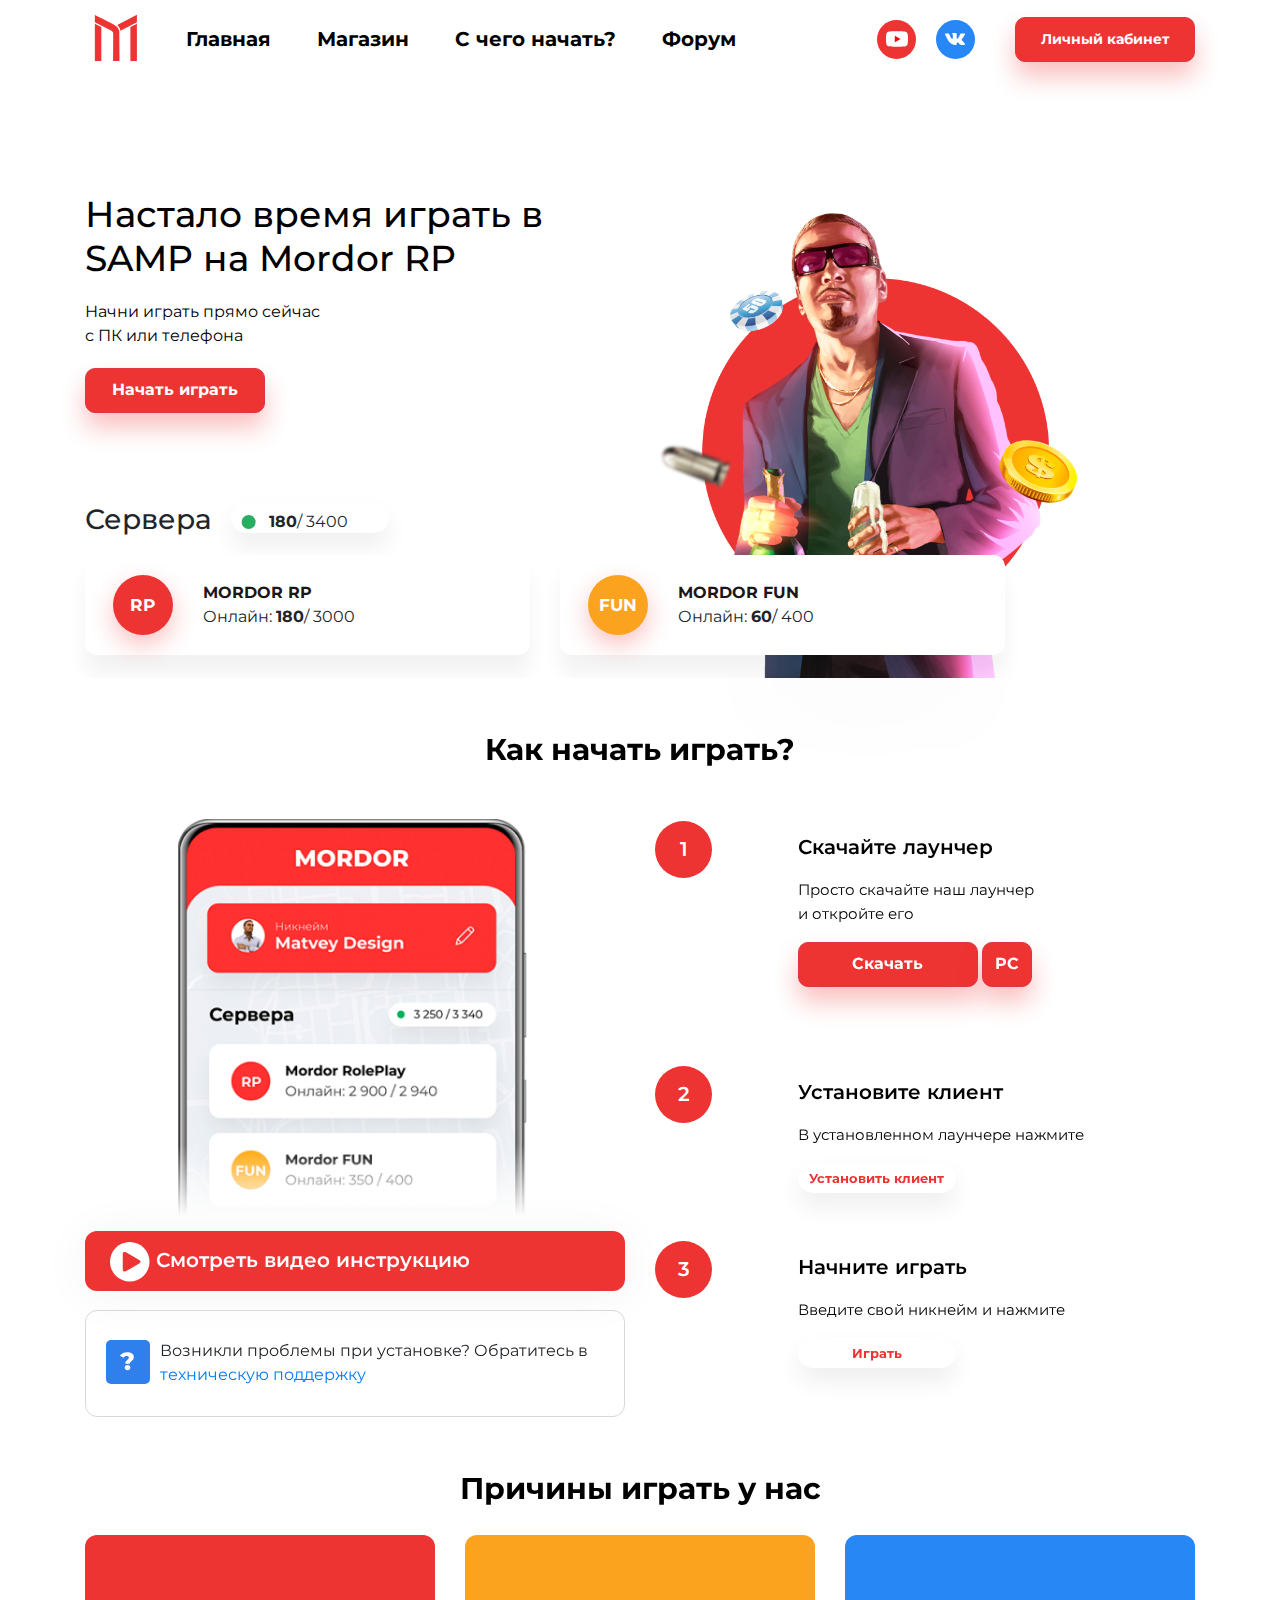
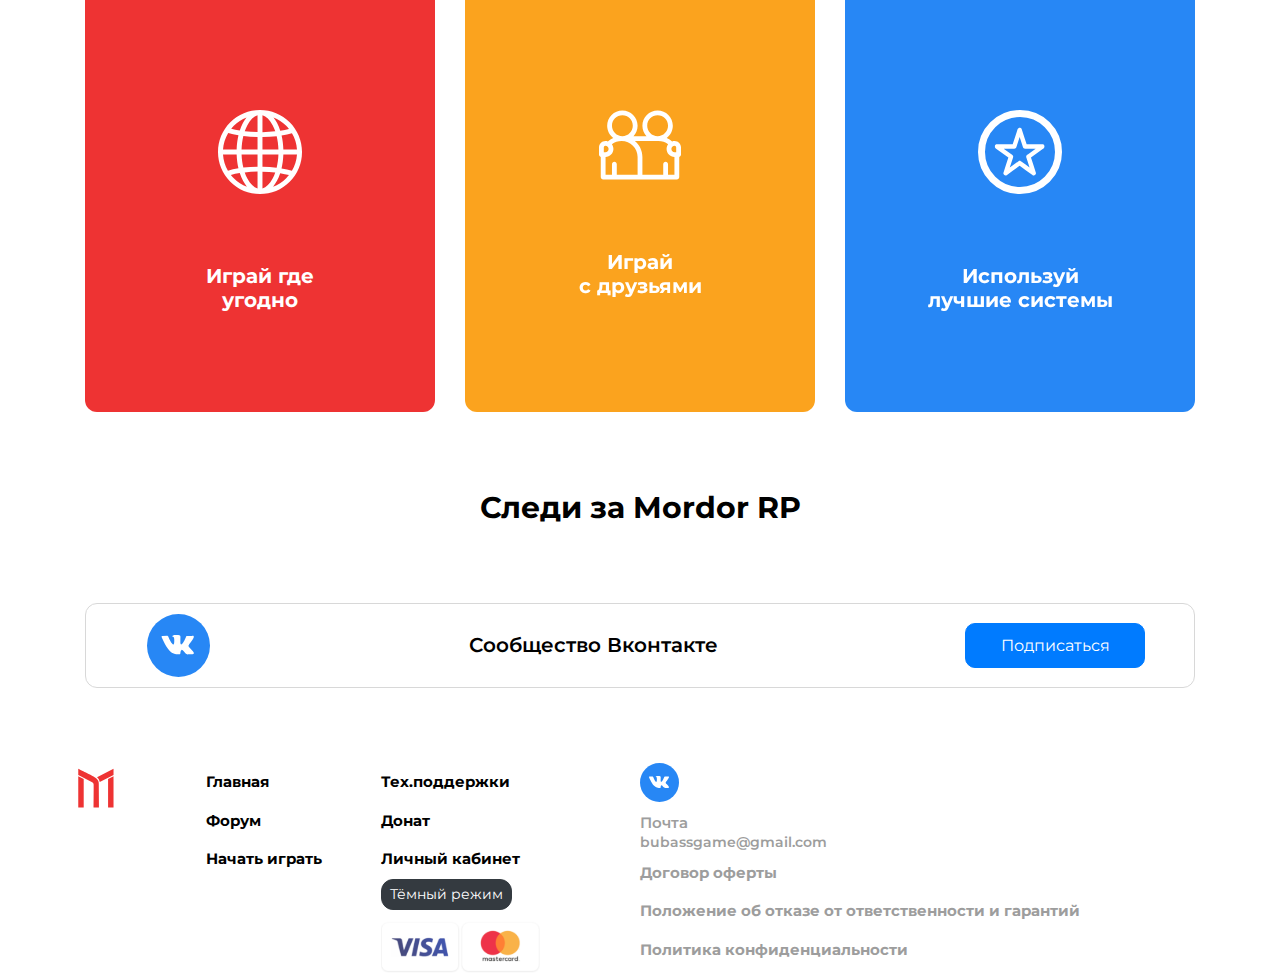
==== index.html @ 5ae4fc01 "1111" ====
<!doctype html>
<html lang="ru" class="h-100">
<head>
    <title>Mordor RP - GTA SAMP на телефоне Android</title>
    <!-- Required meta tags -->
    <meta charset="utf-8">
    <meta name="viewport" content="width=device-width, initial-scale=1, shrink-to-fit=no">
    <meta name="keywords" content="samp,mordor,RP,RolePlay,role play,android,gta,самп на андроид,самп на телефон" />
	<!-- Favicon-->
	<link rel="shortcut icon" href="assets/images/favicon.png@r=1" type="image/png" />
    <!-- Bootstrap CSS -->
    <link rel="stylesheet" href="https://use.fontawesome.com/releases/v5.8.2/css/all.css" integrity="sha384-oS3vJWv+0UjzBfQzYUhtDYW+Pj2yciDJxpsK1OYPAYjqT085Qq/1cq5FLXAZQ7Ay" crossorigin="anonymous">
    <link rel="stylesheet" type="text/css" href="http://yui.yahooapis.com/3.3.0/build/cssreset/reset-context-min.css">
    <link rel="stylesheet" href="assets/css/bootstrap.min.css">
    <link rel="stylesheet" href="assets/css/animate.css">
    <link rel="stylesheet"  href="assets/css/style.css" >
        <style>
        .target {
            position: relative;
            cursor: pointer;
            text-decoration: underline !important;
        }
        /*.target::before {
            content: "";
            font-size: 10px;
            display: block;
            text-align: center;
            width: 10px;
            height: 10px;
            position: absolute;
            background-image: url(/assets/images/finger.png);
            background-size: 100%;
            background-position: center;
            /* top: -8px; */
            bottom: -6px;
            transform: rotate(-27deg);
            right: 0;
            opacity: 0.7;
        }
        */
    </style>
    </head>
<body id="body" class="d-flex flex-column h-100  body-bg-dark-home  ">
<header>
    <nav class="navbar navbar-expand-lg navbar-light bg-head">
        <div class="container">
            <a class="navbar-brand" href="index.html">
                <div class="logo">
                    <img src="assets/images/img/logo.svg" width="62">
                </div>
            </a>
            <button class="navbar-toggler d-lg-none" type="button" data-toggle="collapse" data-target="#collapsibleNavId" aria-controls="collapsibleNavId"
                    aria-expanded="false" aria-label="Toggle navigation">
                <span class="navbar-toggler-icon"></span>
            </button>
            <div class="collapse navbar-collapse" id="collapsibleNavId">
                <ul class="navbar-nav mr-auto mt-2 mt-lg-0">
                    <li class="nav-item">
                        <a class="nav-link" id=" highlight-menu " href="index.html">Главная</a>
                    </li>
                    <li class="nav-item">
                        <a class="nav-link " href="donate.html">Магазин</a>
                    </li>
                    <li class="nav-item">
                        <a class="nav-link nav-scroll"  href="index.html#howtoplay" >С чего начать?</a>
                    </li>
                    <li class="nav-item">
                        <a class="nav-link" href="https://forum.mordor-rp.ru">Форум</a>
                    </li>
                </ul>
                <a href="index.html#" class="social-btn-youtube">
                    <!--<i class="fab fa-youtube"></i>-->
                    <img src="assets/images/img/social-youtube.svg" class="header-top-mobile-nav">
                </a>
                <a href="https://vk.com/mordormobile" class="social-btn-vk">
                    <!--<i class="fab fa-vk"></i>-->
                    <img src="assets/images/img/social-vk.svg" class="header-top-mobile-nav">
                </a>
                                <form action="login.html" class="header-top-mobile-nav">
                    <button type="submit" class="btn btn-danger btn-sub-enter btn-sm btn-all-red">Личный кабинет</button>
                </form>
                <form action="index.html#" class="header-top-mobile-nav">
                                            <button type="button" onclick="setTheme()" class="btn btn-dark btn-sm d-lg-none d-md-block d-sm-block btn-theme" style="border-radius: 12px">Тёмный режим</button>
                                    </form>
                            </div>
        </div>
    </nav>

        <div class="promo">
        <div class="container promo-height">
            <div class="row h-100 align-items-center" style="align-content: center;">
                <div class="col-6 mobile-promo-top">
                    <h1>Настало время играть в SAMP на Mordor RP</h1>

                    <p>
                        Начни играть прямо сейчас<br/>
                        с ПК или телефона
                    </p>
                    <a  href="index.html#howtoplay"  type="submit" class="btn btn-danger btn-a-enter btn-all-red">Начать играть</a>
                </div>
                <div class="col-6">
                    <img src="assets/images/home_perc.png" class="perc-block d-none d-sm-none d-md-none d-lg-block d-xs-block">
                    <img src="assets/images/home_perc_mobile.png" class="perc-mobile-block d-block d-sm-block d-md-block d-lg-none d-xs-none">
                </div>
            </div>
            <div class="monitor row align-items-center servers-header-top">
            <div class="col-lg-10 d-flex">
                <h3 class="servers-title">Сервера</h3>
                <div class="servers-block-stat" style="margin-left: 20px;">
                    <img class="img-servers-stat" src="assets/images/ellipse-servers.svg">
                    <span class="span-servers-stat"><b data-value="919">0</b>/ 3400</span>
                </div>
            </div>
            <div class="col-lg-5">
                <div class="server servers-block-one">
                    <div class="number">
                        <b>RP</b>
                    </div>
                    <div class="info">
                        <p>
                            Mordor RP <b></b>
                        </p>
                        <span class="online online-text">Онлайн: <b data-value="797">0</b>/ 3000</span>
                    </div>
                </div>
            </div>
            <div class="col-lg-5">
                <div class="server servers-block-two">
                    <div class="number_fun">
                        <b>FUN</b>
                    </div>
                    <div class="info">
                        <p>
                            Mordor FUN <b></b>
                        </p>
                        <span class="online online-text">Онлайн: <b data-value="122">0</b>/ 400</span>
                    </div>
                </div>
            </div>
        </div>
        </div>
    </div>
    </header>

<main class=" main-home-bg    ">

    <div class="home">
    <div class="home-blur-div">
    <div class="container">
        <div class="play-instructions" id="howtoplay">
            <div class="row">
                <div class="col-12">
                    <h2 class="title">Как начать играть?</h2>
                </div>
            </div>
            <div class="row">
                <div class="col-lg-6 play-instruction wow fadeInLeft" style="display: grid;">
                    <div class="block d-none d-sm-block"></div>
                    <a id = "video_target2" class="d-none d-sm-block" rel="nofollow" target="_blank" class="" style="
                            color: #fff;
                            text-decoration: none; 
                            background: #EE3333;
                            box-shadow: 0px 4px 50px rgba(0, 0, 0, 0.05);
                            border-radius: 12px;
                            width: 100%;
                            height: 60px;
                            font-family: Montserrat;
                            font-style: normal;
                            font-weight: 600;
                            font-size: 20px;
                            line-height: 133.9%;
                            padding-top: 11px;
                        ">
                            <img class="icon-video" src="assets/images/video-icon.svg"></img> 
                        Смотреть видео инструкцию</a>
                        <div class="support-block d-none d-sm-block">
                            <div class="support-two-block">
                                <img class="" src="assets/images/icon-support.svg"></img> 
                                <p class="support-text-custom" style="margin-top: 18px;margin-left: 10px;">Возникли проблемы при установке? Обратитесь в <a href="https://vk.com/mordor_technical">техническую поддержку</a></p>
                            </div>
                        </div>
                    
                </div>
                <div class="col-lg-6 play-instruction wow fadeInRight">
                    <div class="block block-height block-custom-two" style="height: 100%;">
                        <div class="row">
                            <div class="col-lg-12">
                                <div class="root-start-game">
                                    <div class="row">
                                        <div class="col-3">
                                            <div class="ellipse-start-game">
                                                <p class="p-start-game">1</p>
                                            </div>
                                        </div>
                                        <div class="col-9">
                                            <p class="title-start-game">Скачайте лаунчер</p>
                                        </div>
                                        <div class="col-3"></div>
                                        <div class="col-9">
                                            <p class="body-start-game">Просто скачайте наш лаунчер<br/>и откройте его</p>
                                        </div>
                                        <div class="col-3"></div>
                                        <div class="col-9" style="text-align: left;">
                                            <a href="mordor-launcher.apk" class="btn btn-danger btn-a-enter btn-all-red">Скачать</a>
                                            <a href="pk-mordor-launcher.exe" class="btn btn-danger btn-pc-enter btn-all-red">PC</a>
                                        </div>
                                    </div>
                                </div>
                            </div>
                            <div class="col-lg-12">
                                <div class="root-start-game" style="margin-top: 30px;">
                                    <div class="row">
                                        <div class="col-3">
                                            <div class="ellipse-start-game">
                                                <p class="p-start-game">2</p>
                                            </div>
                                        </div>
                                        <div class="col-9">
                                            <p class="title-start-game">Установите клиент</p>
                                        </div>
                                        <div class="col-3"></div>
                                        <div class="col-9">
                                            <p class="body-start-game">В установленном лаунчере нажмите</p>
                                        </div>
                                        <div class="col-3"></div>
                                        <div class="col-9">
                                            <div class="servers-block-stat-two" style="display: flex;">
                                                <span class="span-start-game">Установить клиент</span>
                                            </div>
                                        </div>
                                    </div>
                                </div>
                            </div>
                            <div class="col-lg-12">
                                <div class="root-start-game">
                                    <div class="row">
                                        <div class="col-3">
                                            <div class="ellipse-start-game">
                                                <p class="p-start-game">3</p>
                                            </div>
                                        </div>
                                        <div class="col-9">
                                            <p class="title-start-game">Начните играть</p>
                                        </div>
                                        <div class="col-3"></div>
                                        <div class="col-9">
                                            <p class="body-start-game">Введите свой никнейм и нажмите</p>
                                        </div>
                                        <div class="col-3"></div>
                                        <div class="col-9">
                                            <div class="servers-block-stat-two" style="display: flex;">
                                                <span class="span-start-game">Играть</span>
                                            </div>
                                        </div>
                                    </div>
                                </div>
                            </div>
                        </div>
                    </div>
                </div>
            </div>
        </div>
    </div>
    </div>

    <div class="reasons">
        <div class="container h-100">
            <div class="row h-100 align-items-end">
                <div class="col-12">
                    <h3 class="text-card-game">Причины играть у нас</h3>
                </div>

                <div class="col-sm-6 col-lg-4" style="margin-top: 25px;">
                    <div class="card-one-game">
                        <img class="image-card" src="assets/images/globus-icon.svg">
                        <p class="text-card-image">Играй гдe<br/>угодно</p>
                    </div>
                </div>

                <div class="col-sm-6 col-lg-4">
                    <div class="card-two-game">
                        <img class="image-card" src="assets/images/friends-icon.svg">
                        <p class="text-card-image">Играй<br/>с друзьями</p>
                    </div>
                </div>

                <div class="col-sm-6 col-lg-4">
                    <div class="card-three-game">
                        <img class="image-card" src="assets/images/star-icon.svg">
                        <p class="text-card-image">Используй<br/>лучшие системы</p>
                    </div>
                </div>
            </div>
        </div>
    </div>
</div>

        <div class="socials">
        <div class="container" style="text-align: -webkit-center;">
            <div class="col-12 d-none d-sm-block">
                <h3 class="text-card-game">Следи за Mordor RP</h3>
            </div>
                <div class="row social-block text-center">
                    <div class="col-md-2 col-12 padding-top-bottom-social" style="margin-top: 10px;">
                        <a href="https://vk.com/mordormobile">
                            <img class="social-logo-vk" src="assets/images/img/social-vk.svg">
                        </a>
                    </div>
                    <div class="col-md-7 col-12 social-text">
                        Сообщество Вконтакте
                    </div>
                    <div class="col-md-3 col-12 padding-top-bottom-social" style="align-self: center;">
                        <form action="https://vk.com/mordormobile">
                            <button type="submit" class="btn btn-primary btn-sub-enter">Подписаться</button>
                        </form>
                    </div>
                </div>
        </div>
    </div>
    </main>

<footer class="mt-auto footer-colors">
    <div class="footer-bottom">
        <div class="container">
            <nav class="row">
                <div class="d-none d-lg-block">
                    <img src="assets/images/img/logo.svg" width="52">
                </div>
                <div class="container col-lg-4 col-6">
                    <nav class="row m-0">
                        <ul class="col-lg-6 col-12 navbar-nav">
                            <li class="nav-item">
                                <a href="index.html" class="nav-link footer-text">Главная</a>
                            </li>
                            <li class="nav-item">
                                <a href="https://forum.mordor-rp.ru" class="nav-link footer-text">Форум</a>
                            </li>
                            <li class="nav-item">
                                <a  href="index.html#howtoplay"  class="nav-link nav-scroll footer-text">Начать играть</a>
                            </li>
                        </ul>
                        <ul class="col-lg-6 col-12 navbar-nav">
                            <li class="nav-item">
                                <a href="https://vk.com/mordor_technical" class="nav-link footer-text">Тех.поддержки</a>
                            </li>
                            <li class="nav-item">
                                <a href="donate.html" class="nav-link footer-text">Донат</a>
                            </li>
                            <li class="nav-item">
                                <a href="login.html" class="nav-link footer-text">Личный кабинет</a>
                            </li>
                            <li>
                                                                    <button type="submit" onclick="setTheme()" class="btn btn-dark btn-sm btn-theme" style="border-radius: 12px">Тёмный режим</button>
                                                            </li>
                            <li class="nav-item theme-btn-padding">
                                <img src="assets/images/img/card-system.svg" width="159" height="56">
                            </li>
                        </ul>
                    </nav>
                </div>
                <ul class="col-lg-6 col-6 navbar-nav">
                    <li class="nav-item">
                        <a href="https://vk.com/mordormobile" class="social-btn-vk">
                            <img src="assets/images/img/social-vk.svg">
                        </a>
                    </li>
                    <li class="nav-item">
                        <p style="color: #9D9D9D;font-size: 15px;font-weight: 600;margin-bottom: -5px;margin-top: 10px;">Почта</p>
                        <a href="https://vk.com/mordormobile" class="" style="color: #9D9D9D;font-size: 14px;font-weight: 600;">bubassgame@gmail.com</a>
                    </li>
                    <li class="nav-item">
                        <a href="documents/agreement.pdf" class="nav-link footer-text" style="color: #9D9D9D;font-size: 15px;">Договор оферты</a>
                    </li>
                    <li class="nav-item">
                        <a href="documents/disclaimer.pdf" class="nav-link footer-text" style="color: #9D9D9D;font-size: 15px;">Положение об отказе от ответственности и гарантий</a>
                    </li>
                    <li class="nav-item">
                        <a href="documents/privacy.pdf" class="nav-link footer-text" style="color: #9D9D9D;font-size: 15px;">Политика конфиденциальности</a>
                    </li>
                </ul>
            </nav>
        </div>
    </div>
</footer>

<script src="https://ajax.googleapis.com/ajax/libs/jquery/3.4.1/jquery.min.js"></script>
<script src="assets/js/popper.min.js"></script>
<script src="https://stackpath.bootstrapcdn.com/bootstrap/4.3.1/js/bootstrap.min.js"></script>
<script src="assets/js/clipboard.min.js"></script>
<script src="assets/js/wow.min.js"></script>
<script src="assets/js/common.js"></script>

<script>

    function setTheme() {
        if (getCookie("theme") == 0) {
            setcookie("theme", "1", 365);
        } else {
            setcookie("theme", "0", 365);
        }
        document.location.reload();
    }

    function setcookie(name, value, days)
    {
      if (days)
      {
        var date = new Date();
        date.setTime(date.getTime()+days*24*60*60*1000); // ) removed
        var expires = "; expires=" + date.toGMTString(); // + added
      }
      else
        var expires = "";
      document.cookie = name+"=" + value+expires + ";path=/"; // + and " added
    }

    function getCookie(name) {
      let matches = document.cookie.match(new RegExp(
        "(?:^|; )" + name.replace(/([\.$?*|{}\(\)\[\]\\\/\+^])/g, '\\$1') + "=([^;]*)"
      ));
      return matches ? decodeURIComponent(matches[1]) : undefined;
    }
</script>

<script type="application/ld+json">
{
  "@context" : "https://schema.org",
  "@type" : "Organization",
  "name" : "Mordor RP",
  "url" : "https://mordor-rp.ru",
  "sameAs" : [
    "https://vk.com/mordormobile"
  ]
}
</script>
</body>
</html>
---- assets/css/style.css ----
@import url("https://fonts.googleapis.com/css?family=Montserrat:300,400,500,700&display=swap");
body {
  font-family: 'Montserrat', sans-serif;
}

header .logo {
  #background: url("../images/img/logo.svg");
  #width: 162px;
  #height: 38px;
  margin: -5px 0px;
}

::placeholder { /* Chrome, Firefox, Opera, Safari 10.1+ */
  color: #686868!important;
  opacity: 1; /* Firefox */
}

:-ms-input-placeholder { /* Internet Explorer 10-11 */
  color: #686868!important;
}

::-ms-input-placeholder { /* Microsoft Edge */
  color: #686868!important;
}

.main-home-bg{
  z-index: 15;
}

.bg-head{
  background: #ffffff;
}

.btn-theme{
  color: #fff!important;
  background-color: #343a40!important;
  border-color: #343a40!important;
}

.btn-sub-restore{
  height: 45px;
  width: 180px;
  color: #6F6F6F;
  background: #ffffff;
  border: 1px solid #D8D8D8;
  border-radius: 10px;
}

.case-title{
  font-weight: bold;
  color: #000;
}

.header-top-mobile-nav{
    margin-top: 0;
}

.live-title-roulette{
  font-weight: bold;
  color: #000;
  margin-top: 70px;
}

.prize-dialog{
  position: absolute;
  background: rgba(255, 255, 255, 0.8);
  backdrop-filter: blur(10px);
  height: 100%;
  width: 100%;
  text-align: center;
  z-index: 11;
}

.prize-dialog-title{
  margin-top: 100px;
  font-weight: bold;
  color: #000;
  text-align: center;
}

.prize-dialog-text{
  margin-top: 30px;
  font-weight: bold;
  color: #000;
  text-align: center;
}

.bg-login-custom-one{
  background: url(../images/bg-login.png) no-repeat;
  background-size: 73%;
  background-position: center;
}

.bg-login-custom-two{
  background: url(../images/bg-login.png) no-repeat;
  background-size: 73%;
  background-position: center;
}

header nav.navbar {
  background: #ffffff;
  z-index: 1;
}

@media (min-width: 992px) {
  header nav.navbar ul.navbar-nav li.nav-item {
    margin: 0 15px;
  }
}

header nav.navbar ul.navbar-nav li.nav-item a.nav-link {
  color: #000000;
  text-decoration: none;
  font-size: 20px;
  position: relative;
  font-weight: bold;
}

header nav.navbar ul.navbar-nav li.nav-item a.nav-link:hover {
  color: #EE3333;
}

header nav.navbar ul.navbar-nav li.nav-item a.nav-link:after {
  #position: relative;
  #content: "";
  #width: 8px;
  #height: 8px;
  #display: block;
  #margin: 0 auto;
  #background: #f71c52;
  #border-radius: 50%;
  #top: 1px;
  #-webkit-transition: 0.7s;
  #transition: 0.7s;
  #opacity: 0;

  #color: #f71c52;
}

header nav.navbar ul.navbar-nav li.nav-item.active a.nav-link:after,
header nav.navbar ul.navbar-nav li.nav-item:hover a.nav-link:after {
  opacity: 1;
}

header nav.navbar .social-btn {
  border-radius: 50%;
  background: #e9eaef;
  color: #f71c52;
  padding: 5px 8px;
  text-align: center;
  margin: auto 10px;
  -webkit-transition: 0.7s;
  transition: 0.7s;
}

.btn-all-red{
  text-align: center;
  background: #EE3333;
  box-shadow: 0px 15px 25px rgb(238 51 51 / 30%);
  font-weight: bold;
}

header nav.navbar .social-btn:hover {
  -webkit-box-shadow: 0 0 19px -8px black;
  box-shadow: 0 0 19px -8px black;
}

@media (max-width: 992px) {
  header nav.navbar .social-btn {
    margin: 5px 10px;
    background: 0;
    padding: 0;
  }
}

header nav.navbar .logout-btn {
  height: 50px;
  width: 50px;
  padding-top: 11px;
  text-align: center;
  text-decoration: none;
  margin: auto 10px;
  background: #FFFFFF;
  border: 1px solid #E7E7E7;
  box-sizing: border-box;
  border-radius: 15px;
}

@media (max-width: 992px) {
  header nav.navbar .logout-btn {
    background: transparent;
    display: block;
    margin: 5px;
  }
}

header nav.navbar .login-profile-btn {
  width: 18%;
  height: 50px;
  background: #EE3333;
  border-radius: 15px;
  max-width: 243px;
  font-size: 20px;
  font-weight: bold;
  margin-top: -8px;
  margin-bottom: -8px;
  display: -webkit-box;
  display: -ms-flexbox;
  display: flex;
  -ms-flex-wrap: wrap;
  flex-wrap: wrap;
  -webkit-box-align: center;
  -ms-flex-align: center;
  align-items: center;
  -webkit-box-pack: center;
  -ms-flex-pack: center;
  justify-content: center;
  text-decoration: none;
  color: #fff;
  padding: 0px 20px;
  -webkit-transition: 0.7s;
  transition: 0.7s;
}

header nav.navbar .login-profile-btn:hover {
  -webkit-box-shadow: 0 0 19px -8px black;
  box-shadow: 0 0 19px -8px black;
}

@media (max-width: 992px) {
  header nav.navbar .login-profile-btn {
    background: transparent;
    display: block;
    color: #f71c52;
    margin: 5px 0;
    padding: 0;
  }

  .header-top-mobile-nav{
    margin-top: 10px;
  }

  .bg-login-custom-one{
    background: #fff;
    background-position: center;
  }

  .bg-login-custom-two{
    background: #fff;
    background-position: center;
  }
}

.promo-height{
  height: 450px!important;
}

header .promo {
  height: 600px;
}

.servers-header-top{
  margin-top: -25px;
}

@media (max-width: 992px) {
  header .promo {
    #height: auto;
    padding: 50px 0;
    margin-bottom: 30px;
  }
  .promo-height {
    height: 285px!important;
  }
  .servers-header-top{
    margin-top: 0px;
  }
}

header .promo h1 {
  color: #000000;
  font-size: 36px;
  margin: 0;
}

header .promo p {
  font-size: 16px;
  color: #000000;
  margin: 20px 0;
}

header .promo .btn-how {
  background: #EE3333;
  color: #FFFFFF;
  font-size: 16px;
  text-transform: uppercase;
  box-shadow: 0px 10px 50px rgba(238, 51, 51, 0.5);
  border-radius: 15px;
  padding: 18px 47px;
  -webkit-transition: 0.7s;
  transition: 0.7s;
}

header .promo .btn-how:hover {
  -webkit-box-shadow: 0 0 19px -8px black;
  box-shadow: 0 0 19px -8px black;
}

@-webkit-keyframes shadow-pulse {
  0% {
    -webkit-box-shadow: 0 0 0 0px rgba(247, 28, 82, 0.8);
    box-shadow: 0 0 0 0px rgba(247, 28, 82, 0.8);
  }
  100% {
    -webkit-box-shadow: 0 0 0 35px rgba(247, 28, 82, 0);
    box-shadow: 0 0 0 35px rgba(247, 28, 82, 0);
  }
}

@keyframes shadow-pulse {
  0% {
    -webkit-box-shadow: 0 0 0 0px rgba(247, 28, 82, 0.8);
    box-shadow: 0 0 0 0px rgba(247, 28, 82, 0.8);
  }
  100% {
    -webkit-box-shadow: 0 0 0 35px rgba(247, 28, 82, 0);
    box-shadow: 0 0 0 35px rgba(247, 28, 82, 0);
  }
}

header .promo .pulse-btn {
  background: url("../images/play-button.png") no-repeat center;
  border-radius: 50%;
  width: 129px;
  height: 129px;
  position: absolute;
  bottom: 80px;
  left: 300px;
  display: block;
  -webkit-animation: shadow-pulse 1s infinite;
  animation: shadow-pulse 1s infinite;
}

main {
  padding-bottom: 75px;
}

main .home {
  background: linear-gradient(180deg, rgba(255, 255, 255, 0.7) 0%, #FFFFFF 32.26%);
  backdrop-filter: blur(55px);
  border-radius: 50px 50px 0px 0px;
}

main .home .monitor {
  padding-top: 45px;
  margin-bottom: 20px;
}

main .home .monitor h3 {
  color: #1e1518;
  font-size: 24px;
  position: relative;
  z-index: 2;
  font-weight: bold;
}

header .promo .monitor .server {
  background: #FFFFFF;
  box-shadow: 0px 20px 20px rgba(0, 0, 0, 0.05);
  border-radius: 12px;
  align-items: center;
  place-content: center;
  width: 100%;
  height: 100px;
  display: -webkit-box;
  display: -ms-flexbox;
  display: flex;
  margin: 10px 0;
  -webkit-transition: 0.7s;
  transition: 0.7s;
}

header .promo .monitor .server:hover {
  box-shadow: 0px 20px 20px rgb(0 0 0 / 10%);
}

header .promo .monitor .server .number {
  width: 60px;
  height: 60px;
  border-radius: 100%;
  background: #EE3333;
  box-shadow: 0px 10px 25px rgb(238 51 51 / 30%);
}

header .promo .monitor .server .number_fun {
  width: 60px;
  height: 60px;
  border-radius: 100%;
  background: #FBA31E;
  box-shadow: 0px 10px 25px rgb(238 51 51 / 30%);
}

header .promo .monitor .server .number b {
  position: absolute;
  margin-left: 17px;
  margin-top: 18px;
  font-size: 17px;
  color: #fff;
}

header .promo .monitor .server .number_fun b {
  position: absolute;
  margin-left: 11px;
  margin-top: 18px;
  font-size: 17px;
  color: #fff;
}

header .promo .monitor .server .info {
  padding: 15px 0;
  width: 67%;
  margin-left: 30px;
}

header .promo .monitor .server .info p {
  text-transform: uppercase;
  margin: 0;
  font-weight: bold;
  color: #1e1518;
  font-size: 16px;
}

header .promo .monitor .server .info p b {
  color: #f71c52;
}

header .promo .monitor .server .info .ip {
  color: #1e1518;
  font-size: 12px;
}

header .promo .monitor .server .info .ip .fa-copy {
  color: #f71c52;
  cursor: pointer;
}

header .promo .monitor .server .info .online-status {
  display: -webkit-box;
  display: -ms-flexbox;
  display: flex;
  -webkit-box-align: center;
  -ms-flex-align: center;
  align-items: center;
  margin-top: 10px;
}

header .promo .monitor .server .info .online-status .progress {
  width: 58%;
  border-radius: 6px;
  height: 12px;
  background: #e9eaef;
}

header .promo .monitor .server .info .online-status .progress .progress-bar {
  border-radius: 6px;
  background: #eb0d0c;
  background: -webkit-gradient(linear, left top, right top, from(#eb0d0c), to(#ff2582));
  background: linear-gradient(to right, #eb0d0c 0%, #ff2582 100%);
  filter: progid:DXImageTransform.Microsoft.gradient( startColorstr='#eb0d0c', endColorstr='#ff2582', GradientType=1);
}

header .promo .monitor .server .info .online-status .online {
  color: #fff;
  font-size: 10px;
  background: #f71c52;
  border-radius: 9px;
  min-width: 60px;
  text-align: center;
  margin-left: auto;
}

main .home .play-instructions {
  margin-bottom: 30px;
}

main .home .play-instructions .title {
  margin: 50px auto;
  font-family: Montserrat;
  font-style: normal;
  font-weight: bold;
  font-size: 30px;
  line-height: 43px;
  color: #000000;
  text-align-last: center;
}

main .home .play-instructions .play-instruction .support-block{
  width: 100%;
  height: 107px;
  border: 1px solid #D8D8D8;
  box-sizing: border-box;
  border-radius: 12px;
  margin-top: 19px;
}

.perc-mobile-block{
  width: 167%;
  margin-top: 255%;
  margin-left: -59%;
}

.perc-block{
  width: 80%;
  margin-top: 50%;
}

.social-block{
  width: 100%;
  border: 1px solid #D8D8D8;
  box-sizing: border-box;
  border-radius: 12px;
  margin-top: 15px;
}

.btn-sub-enter{
  height: 45px;
  width: 180px;
  border-radius: 10px;
}

.btn-a-enter{
  height: 45px;
  width: 180px;
  color: #ffffff!important;
  padding-top: 9px;
  border-radius: 10px;
}

.btn-pc-enter{
  height: 45px;
  width: 50px;
  color: #ffffff!important;
  padding-top: 9px;
  border-radius: 10px;
}

.padding-top-bottom-social{
  margin-top: 10px;
  margin-bottom: 10px;
}

.social-text{
  font-family: Montserrat;
  font-style: normal;
  font-weight: 600;
  font-size: 20px;
  line-height: 37px;
  color: #000000;
  align-self: center;
}

.social-logo-vk{
  width: 63px;
  height: 63px;
}

.icon-video{
  margin-left: 25px;
}

.support-two-block{
  display: flex;
  margin-top: 10px;
  margin-left: 20px;
}

.ellipse-start-game{
  width: 57px;
  height: 57px;
  border-radius: 50px;
  background: #EE3333;
  backdrop-filter: blur(25px);
}

.p-start-game{
  font-family: Montserrat;
  font-style: normal;
  font-weight: 600;
  font-size: 20px !important;
  line-height: 37px;
  color: #FFFFFF !important;
  text-align: center;
  padding-top: 10px;
}

.root-start-game{
  display: flex;
}

.title-start-game{
  position: absolute;
  font-family: Montserrat;
  font-style: normal;
  font-weight: 600;
  font-size: 20px !important;
  line-height: 37px;
  color: #000000 !important;
  margin-top: 8px;
}

.body-start-game{
  font-family: Montserrat;
  font-style: normal;
  font-weight: normal;
  font-size: 15px !important;
  line-height: 24px;
  color: #000000 !important;
  text-align-last: left;
  text-align: -webkit-left;
}

.btn-start-game{
  width: 50%;
  height: 66px;
  background: #EE3333;
  border-radius: 15px;
  position: absolute;
  left: 0;
  text-align: center;
  padding-top: 20px;
  font-family: Montserrat;
  font-style: normal;
  font-weight: bold;
  font-size: 20px;
  line-height: 24px;
  color: #FFFFFF !important;
}

.span-start-game{
  font-family: Montserrat;
  font-style: normal;
  font-weight: bold;
  font-size: 13px !important;
  line-height: 18px;
  align-self: center;
  color: #EE3333 !important;
}

.text-card-game{
  font-family: Montserrat;
  font-style: normal;
  font-weight: bold;
  font-size: 30px !important;
  line-height: 43px;
  color: #000000 !important;
  margin-top: 74px;
  margin-bottom: 74px;
}

.card-one-game{
  width: 100%;
  height: 477px;
  background: #EE3333;
  box-sizing: border-box;
  border-radius: 12px;
  text-align: center;
}

.card-two-game{
  width: 100%;
  height: 477px;
  background: #FBA31E;
  box-sizing: border-box;
  border-radius: 12px;
  text-align: center;
}

.card-three-game{
  width: 100%;
  height: 477px;
  background: #2787F5;
  box-sizing: border-box;
  border-radius: 12px;
  text-align: center;
}

.text-card-image{
  font-family: Montserrat;
  font-style: normal;
  font-weight: bold;
  font-size: 20px !important;
  line-height: 24px;
  text-align: center;
  color: #FFFFFF !important;
  margin-top: 20%;
}

.text-card-game{
  font-family: Montserrat;
  font-style: normal;
  font-weight: bold;
  font-size: 30px !important;
  line-height: 43px;
  color: #000000 !important;
  text-align-last: center;
  text-transform: none !important;
}

.image-card{
  margin-top: 50%;
}

.head-text-card{
  font-family: Montserrat;
  font-style: normal;
  font-weight: bold;
  font-size: 35px !important;
  line-height: 43px;
  color: #000000 !important;
  text-align-last: center;
  text-transform: none !important;
}

.rubs{
  width: 40px;
  height: 40px;
  background-color: #DDDDDD;
  text-align-last: center;
  padding-top: 3%;
}

.btn-pay{
  height: 53px;
  background: #EE3333 !important;
  box-shadow: 0px 15px 25px rgba(238, 51, 51, 0.3) !important;
  border-radius: 15px !important;
  font-family: Montserrat;
  font-style: normal;
  font-weight: bold;
  font-size: 20px;
  line-height: 24px;
  text-align: center;
  color: #FFFFFF !important;
}

.btn-login {
    height: 53px;
    width: 65%;
    background: #EE3333 !important;
    box-shadow: 0px 15px 25px rgb(238 51 51 / 30%) !important;
    border-radius: 15px !important;
    font-family: Montserrat;
    font-style: normal;
    font-weight: bold;
    font-size: 20px;
    line-height: 24px;
    text-align: center;
    color: #FFFFFF !important;
}

.btn-reset-login{
  height: 53px;
    width: 65%;
    font-family: Montserrat;
    font-style: normal;
    font-weight: bold;
    font-size: 20px;
    line-height: 24px;
    text-align: center;
    color: #FFFFFF !important;

border: 1px solid #D8D8D8 !important;
box-sizing: border-box !important;
border-radius: 15px !important;
}

.donate-text{
  margin-top: 30px;
}

.warning-donate-icon{
  height: 20px;
}

.warning-donate-text{
  font-family: Montserrat;
  font-style: normal;
  font-weight: normal;
  font-size: 14px;
  line-height: 18px;
  color: #505050;
  margin-left: 10px;
}

.alert-danger-custom{
  font-family: Montserrat;
  font-style: normal;
  font-weight: 500;
  font-size: 12px;
  line-height: 18px;
  color: #FFFFFF;
  height: 30px !important;
  padding: 0.30rem 1.25rem !important;
  background: #EE3333;
  border-radius: 50px;
  text-align-last: center;
  filter: drop-shadow(0px 4px 25px rgba(238, 51, 51, 0.35));
}

main .home .play-instructions .play-instruction .block {
  background: url("../images/phone.png") no-repeat left center;
  background-size: contain;
  width: 100%;
  height: 500px;
  display: -webkit-box;
  display: -ms-flexbox;
  display: flex;
  -webkit-box-orient: vertical;
  -webkit-box-direction: normal;
  -ms-flex-direction: column;
  #flex-direction: column;
  -webkit-box-pack: center;
  -ms-flex-pack: center;
  justify-content: center;
}

@media (max-width: 992px) {
  main .home .play-instructions .play-instruction .block {
    #background: #f71c52 !important;
    padding: 15px !important;
    border-radius: 5px !important;
    margin: 10px auto !important;
  }
}

main .home .play-instructions .play-instruction .block h3 {
  color: #fff;
  font-weight: bold;
  font-size: 18px;
}

main .home .play-instructions .play-instruction .block p {
  font-size: 12px;
  color: #fff;
  word-break: break-word;
}

main .home .play-instructions .play-instruction .block .btn:hover {
  -webkit-box-shadow: 0 0 19px -8px black;
  box-shadow: 0 0 19px -8px black;
}

main .home .play-instructions .play-instruction .block .btn .icon {
  width: 34px;
  height: 34px;
  border-radius: 50%;
  color: #fff;
  background: #f71c52;
  margin-right: 10px;
  display: -webkit-box;
  display: -ms-flexbox;
  display: flex;
  -webkit-box-pack: center;
  -ms-flex-pack: center;
  justify-content: center;
  -webkit-box-align: center;
  -ms-flex-align: center;
  align-items: center;
}

main .home .play-instructions .play-instruction:first-child .block {
  padding-left: 50px;
  padding-right: 50px;
  margin-top: -90px;
  background-position-x: center;
}

main .home .play-instructions .play-instruction:nth-child(2) .block {
  #padding-right: 240px;
  #padding-left: 65px;
  #padding-top: 32px;
  #-webkit-box-align: end;
  #-ms-flex-align: end;
  #align-items: flex-end;
  background: #FFFFFF;
  text-align: right;
}

@media (min-width: 992px) {
  main .home .play-instructions .play-instruction:nth-child(3) {
    margin-top: 25px;
  }
}

main .home .play-instructions .play-instruction:nth-child(3) .block {
  padding-left: 320px;
  padding-right: 160px;
  padding-top: 27px;
  position: relative;
  background-image: url("../images/play-instructions-three.png");
}

main .home .play-instructions .play-instruction:nth-child(3) .block h3 {
  width: 122px;
}

main .home .play-instructions .play-instruction:nth-child(3) .block:after {
  content: "";
  background: url("../images/helicopter.png") no-repeat center;
  width: 244px;
  height: 222px;
  display: block;
  position: absolute;
  top: -120px;
  right: -15px;
}

.mobile-promo-top{
  z-index: 1;
  margin-top: 0%;
}

@media (max-width: 992px) {
  main .home .play-instructions .play-instruction:nth-child(3) .block:after {
    display: none;
  }
  header .promo h1 {
    color: #000000;
    font-size: 19px;
    margin: 0;
  }

  header .promo p {
    font-size: 15px;
    color: #000000;
    margin: 10px 0;
  }

  .mobile-promo-top{
    margin-top: 0%;
  }
}

main .home .play-instructions .btn-video {
  background: #ff2582;
  background: -webkit-gradient(linear, left top, left bottom, from(#ff2582), to(#eb0d0c));
  background: linear-gradient(to bottom, #ff2582 0%, #eb0d0c 100%);
  filter: progid:DXImageTransform.Microsoft.gradient( startColorstr='#ff2582', endColorstr='#eb0d0c', GradientType=0);
  color: #fff;
  font-weight: bold;
  border-radius: 30px;
  margin-top: 85px;
  padding: 16px 28px;
  -webkit-transition: 0.7s;
  transition: 0.7s;
}

main .home .play-instructions .btn-video:hover {
  -webkit-box-shadow: 0 0 19px -8px black;
  box-shadow: 0 0 19px -8px black;
}

main .home .reasons {
  margin-top: 50px;
}

@media (max-width: 992px) {
  main .home .reasons {
    height: auto;
    #background: #f71c52;
    padding: 25px 15px;
    margin-bottom: 30px;
  }
}

main .home .reasons h3 {
  text-align: center;
  color: #fff;
  font-weight: bold;
  text-transform: uppercase;
  margin: 0;
  font-size: 24px;
}

main .home .reasons .reason {
  #background: url("../images/reason-bg.png") no-repeat center;
  height: 233px;
  width: 195px;
  display: -webkit-box;
  display: -ms-flexbox;
  display: flex;
  -webkit-box-orient: vertical;
  -webkit-box-direction: normal;
  -ms-flex-direction: column;
  flex-direction: column;
  -webkit-box-pack: center;
  -ms-flex-pack: center;
  justify-content: center;
  -webkit-box-align: center;
  -ms-flex-align: center;
  align-items: center;
  margin: 0 auto;
}

@media (max-width: 992px) {
  main .home .reasons .reason {
    margin: 15px auto;
  }
}

main .home .reasons .reason .icon {
  width: 63px;
  height: 63px;
  border-radius: 10px;
  background: #fff;
  display: -webkit-box;
  display: -ms-flexbox;
  display: flex;
  -webkit-box-pack: center;
  -ms-flex-pack: center;
  justify-content: center;
  -webkit-box-align: center;
  -ms-flex-align: center;
  align-items: center;
  color: #f71c52;
  font-size: 30px;
}

main .home .reasons .reason p {
  color: #fff;
  text-align: center;
  font-size: 18px;
  font-weight: bold;
  padding: 7px 20px;
}

main .login,
main .donate {
  margin-top: 60px;
}

main .login form,
main .donate form {
  #background: rgba(26, 24, 24, 0.12);
  backdrop-filter: blur(100px);
  border-radius: 20px;
  background-size: contain;
  height: 560px;
  padding: 30px 50px;
}

@media (max-width: 1200px) {
  main .login form,
  main .donate form {
    #padding: 55px 115px;
  }
}

@media (max-width: 992px) {
  main .login form,
  main .donate form {
    #background: rgba(26, 24, 24, 0.12);
    backdrop-filter: blur(100px);
    border-radius: 20px;
    background-size: contain;
    height: 560px;
    padding: 30px 50px;
  }
}

main .login form h1,
main .donate form h1 {
  text-align: center;
  color: #000;
  font-weight: bold;
  margin: 0;
  font-size: 24px;
}

@media (max-width: 1200px) {
  main .login form .form-group,
  main .donate form .form-group {
    margin-bottom: 5px;
  }
}

main .login form .form-group label,
main .donate form .form-group label {
  margin: 0;
  font-family: Montserrat;
  font-style: normal;
  font-weight: 600;
  font-size: 15px;
  line-height: 24px;
  color: #000000;
}

main .login form .form-group .form-control,
main .donate form .form-group .form-control {
  height: 40px;
  background: #F3F3F3;
  border-radius: 5px;
}

main .login form .form-group .input-group .input-group-append .input-group-text,
main .donate form .form-group .input-group .input-group-append .input-group-text {
  background: transparent;
  border: none;
  font-size: 14px;
  color: #f5eefd;
  font-weight: bold;
}

main .login form .form-group .input-group .input-group-append .input-group-text b,
main .donate form .form-group .input-group .input-group-append .input-group-text b {
  margin: 0 10px;
}

main .login form .form-group .forget-link,
main .donate form .form-group .forget-link {
  width: 100%;
  text-align: right;
  color: #d3a7b6;
  text-decoration: none;
  font-size: 10px;
  display: block;
}

main .login form .btn,
main .donate form .btn {
  #background: #fff;
  #color: #f71c52;
  #border-radius: 21px;
  #padding: 8px 50px;
  #margin-top: 20px;
  #-webkit-transition: 0.7s;
  #transition: 0.7s;
  #font-weight: bold;
}

@media (max-width: 1200px) {
  main .login form .btn,
  main .donate form .btn {
    #margin-top: 10px;
  }
}

main .login form .btn:hover,
main .donate form .btn:hover {
  -webkit-box-shadow: 0 0 19px -8px black;
  box-shadow: 0 0 19px -8px black;
}

main .donate.x2:before {
  content: '';
  display: block;
  background: url("../images/2x.png") no-repeat center;
  background-size: contain;
  width: 100px;
  margin: -30px auto -15px;
  height: 100px;
}

main .profile {
  margin-top: 60px;
}

main .profile .skin {
  background: url(../images/pers_bg.png) no-repeat center;
  background-size: 103%;
  width: 100%;
  height: 430px;
  padding: 0px 0px;
  margin: 0 auto;
  border-radius: 15px;
  padding-top: 0px;
}

@media (max-width: 992px) {
  main .profile .skin {
    margin-bottom: 20px;
  }
}

main .profile .skin .skin-value {
  background: url(../images/skins/0.png) no-repeat top;
  background-size: 1160px;
  width: 100%;
  height: 100%;
  position: relative;
}

main .profile h1 {
  margin-bottom: 15px;
  font-weight: bold;
  font-size: 27px;
  line-height: 43px;
  color: #000000;
}

@media (max-width: 992px) {
  main .profile h1 {
    text-align: center;
  }
}

main .profile h1 b {
  display: block;
  font-weight: normal;
  font-size: 23px;
}

main .profile .profile-item {
  display: -webkit-box;
  display: -ms-flexbox;
  display: flex;
  -webkit-box-pack: justify;
  -ms-flex-pack: justify;
  justify-content: space-between;
  -webkit-box-align: center;
  -ms-flex-align: center;
  align-items: center;
  border-radius: 5px;
  padding: 7px 10px;
  margin: 5px 0;
  background: #FFFFFF;
  border: 1px solid #EEEEEE;
  box-sizing: border-box;
}

main .profile .profile-item p {
  margin: 0;
  color: #28151c;
  font-size: 14px;
  font-family: Montserrat;
  font-style: normal;
  font-weight: normal;
  line-height: 24px;
  color: #000000;
}

main .profile .profile-item p:last-child {
  font-weight: 600;
  font-size: 14px;
  line-height: 24px;
  text-align: right;
  color: #EE3333;
}

main .profile a.btn.btn-bg {
  color: #f71c52;
  background: #fff;
  border-radius: 5px;
  width: 100%;
  padding: 9px;
  -webkit-transition: 0.7s;
  transition: 0.7s;
}

@media (min-width: 992px) {
  main .profile a.btn.btn-bg {
    font-size: 1.5vh;
  }
}

@media (max-width: 992px) {
  main .profile a.btn.btn-bg {
    margin-top: 20px;
    font-size: 2vh;
  }
}

main .profile a.btn.btn-bg.active {
  background: url(../images/roulette-bg.png) no-repeat center;
  height: 55px;
  padding-top: 14px;
  margin-bottom: 7px;
  font-weight: bold;
  font-size: 20px;
  line-height: 24px;
  filter: progid:DXImageTransform.Microsoft.gradient( startColorstr='#eb0d0c', endColorstr='#ff2582', GradientType=1);
  border-radius: 17px;
  color: #fff;
}

main .profile a.btn.btn-bg:hover {
  -webkit-box-shadow: 0 0 19px -8px black;
  box-shadow: 0 0 19px -8px black;
}

main .profile .info-block {
  background: #27AE60;
  border-radius: 17px;
  filter: progid:DXImageTransform.Microsoft.gradient( startColorstr='#eb0d0c', endColorstr='#ff2582', GradientType=1);
  color: #fff;
  display: -webkit-box;
  display: -ms-flexbox;
  display: flex;
    -webkit-box-pack: center;
    -ms-flex-pack: center;
    justify-content: left;
    padding-left: 18px;
    -webkit-box-align: center;
    -ms-flex-align: center;
    align-items: center;
    height: 102px;
    border-radius: 10px;
    margin: 7px 0;
    text-align: center;
}

main .profile .info-block span {
  color: #f1f1f1;
  font-size: 20px;
  font-weight: bold;
  bottom: -5px;
}

main .profile .info-block p {
  color: #f1f1f1;
  font-size: 20px;
  font-weight: bold;
  margin: 0;
}

main .profile .info-block.donate {
  text-align: left;
}

main .profile .info-block.donate .btn {
  color: #f71c52;
  background: #fff;
  font-weight: bold;
  border-radius: 17px;
  -webkit-transition: 0.7s;
  transition: 0.7s;
  font-size: 14px;
  text-transform: uppercase;
  margin-left: 15px;
  transition: 0.7s;
}

.btn-pay-profile{
  height: 43px;
  color: #fff;
  font-weight: bold;
  -webkit-transition: 0.7s;
  transition: 0.7s;
  font-size: 15px;
  text-transform: none;
  margin-left: 15px;
  padding-left: 30px;
  padding-right: 30px;
  padding-top: 9px;
  transition: 0.7s;
  background: #27AE60;
  box-shadow: 0px 5px 25px rgb(39 174 96 / 27%);
  backdrop-filter: blur(25px);
  border-radius: 14px;
}

main .profile .info-block.donate .btn:hover {
  -webkit-box-shadow: 0 0 19px -8px black;
  box-shadow: 0 0 19px -8px black;
}

main .roulette {
  #margin-top: 60px;
}

.roulette-pay-balance{
  height: 40px;
  width: 100%;
  font-family: 'Montserrat';
  font-weight: bold;
  font-size: 17px;
  border-radius: 12px;
  color: #fff;
}

.roulette-other-head-btn{
  color: #000;
  border: 1px solid #D8D8D8;
  border-radius: 15px;
  font-family: 'Montserrat';
  font-weight: bold;
  width: 100%;
  font-size: 17px;
}

main .roulette h1 {
  font-weight: bold;
  margin: 0;
  font-size: 24px;
}

main .roulette a.btn.btn-bg {
  color: #f71c52;
  background: #fff;
  border-radius: 5px;
  width: 100%;
  padding: 9px;
  -webkit-transition: 0.7s;
  transition: 0.7s;
  position: relative;
  z-index: 3;
}

@media (max-width: 992px) {
  main .roulette a.btn.btn-bg {
    margin-top: 20px;
    display: block;
  }
}

main .roulette a.btn.btn-bg.active {
  background: #eb0d0c;
  background: -webkit-gradient(linear, left top, right top, from(#eb0d0c), to(#ff2582));
  background: linear-gradient(to right, #eb0d0c 0%, #ff2582 100%);
  filter: progid:DXImageTransform.Microsoft.gradient( startColorstr='#eb0d0c', endColorstr='#ff2582', GradientType=1);
  color: #fff;
}

main .roulette a.btn.btn-bg:hover {
  -webkit-box-shadow: 0 0 19px -8px black;
  box-shadow: 0 0 19px -8px black;
}

main .roulette .roulette-slider-container {
  margin: 140px auto 105px;
}

main .roulette .roulette-slider-container:before {
  content: "";
  position: relative;
  background: #EE3333;
  box-shadow: 0px 0px 50px 15px #ee3333;
  border-radius: 10px;
  width: 106px;
  height: 110px;
  margin: -130px auto 20px;
  display: block;
  top: 130px;
  z-index: 0;
}

main .roulette .roulette-slider-container:after {
  content: url(../images/roullete-arrows.png);
  position: relative;
  border-radius: 10px;
  width: 125px;
  margin: -303px auto 20px;
  display: block;
  top: 63px;
  z-index: 0;
}

main .roulette .roulette-slider-container .roulette-block {
  background-color: #F0F0F0;
  border-radius: 5px;
  height: 110px;
  margin-top: 0;
  padding: 0 40px;
}

@media (max-width: 992px) {
  main .roulette .roulette-slider-container .roulette-block {
    background-color: #F0F0F0;
    border-radius: 5px;
  }
}

main .roulette .roulette-slider-container .roulette-block .roulette-slider {
  position: relative;
  overflow: hidden;
  width: 100%;
  height: 100%;
  border-radius: 54px;
  display: -webkit-box;
  display: -ms-flexbox;
  display: flex;
  -webkit-box-align: center;
  -ms-flex-align: center;
  align-items: center;
  -webkit-box-pack: start;
  -ms-flex-pack: start;
  justify-content: start;
}

main .roulette .roulette-slider-container .roulette-block .roulette-slider ul {
  list-style: none;
  display: -webkit-box;
  display: -ms-flexbox;
  display: flex;
  -webkit-box-align: center;
  -ms-flex-align: center;
  align-items: center;
  margin: 0;
  padding: 0;
  position: relative;
  left: 0;
}

@media (max-width: 1200px) {
  main .roulette .roulette-slider-container .roulette-block .roulette-slider ul {
    margin-left: -100px !important;
  }
}

@media (max-width: 992px) {
  main .roulette .roulette-slider-container .roulette-block .roulette-slider ul {
    margin-left: -210px !important;
  }
}

@media (max-width: 770px) {
  main .roulette .roulette-slider-container .roulette-block .roulette-slider ul {
    margin-left: -300px !important;
  }
}

@media (max-width: 420px) {
  main .roulette .roulette-slider-container .roulette-block .roulette-slider ul {
    margin-left: -375px !important;
  }
}

main .roulette .roulette-slider-container .roulette-block .roulette-slider ul li.item {
  border-radius: 10px;
  height: 100px;
  width: 100px;
  margin: 0 23px;
  -webkit-transition: 0.7s;
  transition: 0.7s;
  #background: #fff;
  display: -webkit-box;
  display: -ms-flexbox;
  display: flex;
  -webkit-box-pack: center;
  -ms-flex-pack: center;
  justify-content: center;
  -webkit-box-align: center;
  -ms-flex-align: center;
  align-items: center;
}

main .roulette .roulette-slider-container .roulette-block .roulette-slider ul li.item-center {
  border-radius: 10px;
  height: 100px;
  width: 100px;
  margin: 0 23px;
  -webkit-transition: 0.7s;
  transition: 0.7s;
  #background: #000;
  display: -webkit-box;
  display: -ms-flexbox;
  display: flex;
  -webkit-box-pack: center;
  -ms-flex-pack: center;
  justify-content: center;
  -webkit-box-align: center;
  -ms-flex-align: center;
  align-items: center;
}

main .roulette .roulette-slider-container .roulette-block .roulette-slider ul li.item img {
  max-width: 100%;
  max-height: 100%;
  min-width: 50%;
  min-height: 50%;
}

main .roulette .roulette-slider-container .roulette-block .roulette-slider ul li.item.win.active {
  -webkit-transform: scale(1.1);
  transform: scale(1.1);
}

main .roulette .btn-roll {
  background: #eb0d0c;
  background: -webkit-gradient(linear, left top, right top, from(#eb0d0c), to(#ff2582));
  background: linear-gradient(to right, #eb0d0c 0%, #ff2582 100%);
  filter: progid:DXImageTransform.Microsoft.gradient( startColorstr='#eb0d0c', endColorstr='#ff2582', GradientType=1);
  color: #fff;
  font-weight: bold;
  font-size: 16px;
  border-radius: 35px;
  padding: 22px 55px;
}

main .roulette .caselist {
  margin-top: 110px;
}

@media (max-width: 992px) {
  main .roulette .caselist {
    margin-top: 30px;
  }
}

main .roulette .caselist .man {
  background: url("../images/cases-man.png") no-repeat left top;
  background-size: contain;
  height: 310px;
  widows: 100%;
}

main .roulette .caselist .cases {
  display: -webkit-box;
  display: -ms-flexbox;
  display: flex;
  -ms-flex-wrap: wrap;
  flex-wrap: wrap;
  -webkit-box-pack: center;
  -ms-flex-pack: center;
  justify-content: center;
}

main .roulette .caselist .cases .case {
  background: #fff no-repeat center;
  background-size: contain;
  border-radius: 5px;
  height: 250px;
  width: 70%;
  display: block;
  margin: 15px auto;
  -webkit-transition: 0.7s;
  transition: 0.7s;
  #position: relative;
  z-index: 10;
}

.roulette-cases-name{
  margin-top: -68px;
  text-align: center;
  color: #EE3333;
  font-family: Montserrat;
  font-weight: bold;
  font-size: 18px;
  z-index: 11;
}

.roulette-cases-price{
  margin-top: -19px;
  text-align: center;
  color: #000000;
  font-family: Montserrat;
  font-size: 13px;
  z-index: 11;
}

main .roulette .caselist .cases .case:hover {
  -webkit-box-shadow: 0 0 15px -10px black;
  box-shadow: 0 0 15px -10px black;
}

main .roulette .roulette-live-container {
  margin: 25px auto;
}

@media (max-width: 992px) {
  main .roulette .roulette-live-container {
    margin: 15px auto;
  }
}

main .roulette .roulette-live-container .roulette-block {
  background-color: #F0F0F0;
  border-radius: 5px;
  height: 110px;
  margin-top: 0;
}

@media (max-width: 992px) {
  main .roulette .roulette-live-container .roulette-block {
    background-color: #F0F0F0;
    border-radius: 5px;
    height: 110px;
    margin-top: 0;
  }
}

main .roulette .roulette-live-container .roulette-block .roulette-slider {
  position: relative;
  overflow: hidden;
  width: 100%;
  height: 100%;
  display: -webkit-box;
  display: -ms-flexbox;
  display: flex;
  -webkit-box-align: center;
  -ms-flex-align: center;
  align-items: center;
  -webkit-box-pack: start;
  -ms-flex-pack: start;
  justify-content: start;
}

main .roulette .roulette-live-container .roulette-block .roulette-slider ul {
  list-style: none;
  display: -webkit-box;
  display: -ms-flexbox;
  display: flex;
  -webkit-box-align: center;
  -ms-flex-align: center;
  align-items: center;
  margin: 0;
  padding: 0;
  position: relative;
  left: 0;
  margin-left: 0;
}

main .roulette .roulette-live-container .roulette-block .roulette-slider ul li.item {
  border-radius: 10px;
  height: 100px;
  width: 100px;
  margin: 0 23px;
  -webkit-transition: 0.7s;
  transition: 0.7s;
  #background: #fff;
  display: -webkit-box;
  display: -ms-flexbox;
  display: flex;
  -webkit-box-pack: center;
  -ms-flex-pack: center;
  justify-content: center;
  -webkit-box-align: center;
  -ms-flex-align: center;
  align-items: center;
  position: relative;
}

main .roulette .roulette-live-container .roulette-block .roulette-slider ul li.item .tooltip {
  position: absolute;
  bottom: -170px;
  left: -30px;
  display: block;
  background: #fff no-repeat center;
  background-size: contain;
  border-radius: 5px;
  width: 160px;
  height: 140px;
  -webkit-transition: 0.3s;
  transition: 0.3s;
}

main .roulette .roulette-live-container .roulette-block .roulette-slider ul li.item .tooltip:before {
  content: '';
  position: relative;
  display: block;
  margin: 0 auto;
  width: 24px;
  height: 24px;
  background: #fff;
  top: -12px;
  -webkit-transform: rotate(45deg);
  transform: rotate(45deg);
}

main .roulette .roulette-live-container .roulette-block .roulette-slider ul li.item .tooltip .case {
  background: #fff no-repeat center;
  background-size: contain;
  border-radius: 5px;
  display: block;
  width: 100%;
  height: 100%;
}

main .roulette .roulette-live-container .roulette-block .roulette-slider ul li.item:hover .tooltip {
  opacity: 1;
}

main .roulette .roulette-live-container .roulette-block .roulette-slider ul li.item img {
  max-width: 100%;
  max-height: 100%;
  min-width: 50%;
  min-height: 50%;
}

main .roulette .wishlist {
  margin-top: 100px;
  background: #F0F0F0;
  backdrop-filter: blur(20px);
  border-radius: 10px;
}

main .roulette .wishlist .man {
  background: url("../images/roulette-man.png") no-repeat left top;
  background-size: contain;
  height: 310px;
  widows: 100%;
}

main .roulette .wishlist .items {
  display: -webkit-box;
  display: -ms-flexbox;
  display: flex;
  -ms-flex-wrap: wrap;
  flex-wrap: wrap;
  -webkit-box-pack: center;
  -ms-flex-pack: center;
  justify-content: center;
}

main .roulette .wishlist .items .item {
  display: -webkit-box;
  display: -ms-flexbox;
  display: flex;
  -webkit-box-orient: vertical;
  -webkit-box-direction: normal;
  -ms-flex-direction: column;
  flex-direction: column;
  -webkit-box-align: center;
  -ms-flex-align: center;
  align-items: center;
  margin: 15px;
}

main .roulette .wishlist .items .item .icon {
  #background: #ff247e;
  #background: -webkit-gradient(linear, left top, left bottom, from(#ff247e), color-stop(99%, #eb0d10));
  #background: linear-gradient(to bottom, #ff247e 0%, #eb0d10 99%);
  filter: progid:DXImageTransform.Microsoft.gradient( startColorstr='#ff247e', endColorstr='#eb0d10', GradientType=0);
  border-top-left-radius: 57px;
  border-top-right-radius: 57px;
  height: 113px;
  width: 113px;
  display: -webkit-box;
  display: -ms-flexbox;
  display: flex;
  -webkit-box-pack: center;
  -ms-flex-pack: center;
  justify-content: center;
  -webkit-box-align: center;
  -ms-flex-align: center;
  align-items: center;
}

main .roulette .wishlist .items .item .icon img {
  max-width: 100%;
  max-height: 100%;
}

main .roulette .wishlist .items .item p {
  color: #342025;
  font-size: 14px;
  font-weight: bold;
  margin: 0;
}

main .socials .man-block {
  background: url("../images/social-link-bg.png") no-repeat left center;
  height: 340px;
  width: 100%;
  background-size: contain;
}

main .socials .links {
  display: -webkit-box;
  display: -ms-flexbox;
  display: flex;
  -webkit-box-align: center;
  -ms-flex-align: center;
  align-items: center;
  -ms-flex-wrap: wrap;
  flex-wrap: wrap;
}

main .socials .links .link {
  display: -webkit-box;
  display: -ms-flexbox;
  display: flex;
  -webkit-box-pack: justify;
  -ms-flex-pack: justify;
  justify-content: space-between;
  -webkit-box-align: center;
  -ms-flex-align: center;
  align-items: center;
  border-radius: 32px;
  color: #fff;
  padding: 7px;
  margin: 10px 0;
  width: 100%;
  -webkit-transition: 0.7s;
  transition: 0.7s;
}

main .socials .links .link:hover {
  -webkit-box-shadow: 0 0 19px -8px black;
  box-shadow: 0 0 19px -8px black;
}

main .socials .links .link:first-child {
  margin-top: 0;
}

main .socials .links .link:last-child {
  margin-bottom: 0;
}

main .socials .links .link .icon {
  font-size: 24px;
  background: #fff;
  border-radius: 50%;
  height: 50px;
  width: 50px !important;
  display: -webkit-box;
  display: -ms-flexbox;
  display: flex;
  -webkit-box-pack: center;
  -ms-flex-pack: center;
  justify-content: center;
  -webkit-box-align: center;
  -ms-flex-align: center;
  align-items: center;
  margin-right: 15px;
}

@media (max-width: 992px) {
  main .socials .links .link .icon {
    display: none;
  }
}

main .socials .links .link h4 {
  color: #fff;
  font-size: 16px;
  margin: 0;
}

@media (max-width: 992px) {
  main .socials .links .link h4 {
    margin-left: 15px;
  }

  .text-card-game {
    font-family: Montserrat;
    font-style: normal;
    font-weight: bold;
    font-size: 24px !important;
    line-height: 43px;
    color: #000000 !important;
    text-align-last: center;
    text-transform: none !important;
  }

  .card-one-game {
    width: 100%;
    height: 230px;
    background: #EE3333;
    box-sizing: border-box;
    border-radius: 12px;
    text-align: center;
    margin-top: 5%;
  }

  .card-two-game {
    width: 100%;
    height: 230px;
    background: #FBA31E;
    box-sizing: border-box;
    border-radius: 12px;
    text-align: center;
    margin-top: 5%;
  }

  .card-three-game {
    width: 100%;
    height: 230px;
    background: #2787F5;
    box-sizing: border-box;
    border-radius: 12px;
    text-align: center;
    margin-top: 5%;
  }

  .image-card {
      margin-top: 12%;
  }

  .text-card-image {
    font-family: Montserrat;
    font-style: normal;
    font-weight: bold;
    font-size: 20px !important;
    line-height: 24px;
    text-align: center;
    color: #FFFFFF !important;
    margin-top: 6%;
  }


}

main .socials .links .link a {
  font-size: 14px;
  text-decoration: none;
  background: #fff;
  border-radius: 16px;
  display: block;
  padding: 5px 15px;
  -webkit-transition: 0.7s;
  transition: 0.7s;
}

main .socials .links .link a:hover {
  -webkit-box-shadow: 0 0 19px -8px black;
  box-shadow: 0 0 19px -8px black;
}

main .socials .links .link.yt {
  background: #f61a50;
}

main .socials .links .link.yt .icon,
main .socials .links .link.yt a {
  color: #f61a50;
}

main .socials .links .link.vk {
  background: #4b7db5;
}

main .socials .links .link.vk .icon,
main .socials .links .link.vk a {
  color: #4b7db5;
}

main .socials .links .link.discord {
  background: #899ad0;
}

main .socials .links .link.discord .icon,
main .socials .links .link.discord a {
  color: #899ad0;
}

footer .footer-content {
  background: #F4F4F4;
  min-height: 400px;
  display: -webkit-box;
  display: -ms-flexbox;
  display: flex;
  -webkit-box-align: center;
  -ms-flex-align: center;
  align-items: center;
  position: relative;
  z-index: 2;
}

@media (max-width: 992px) {
  footer .footer-content {
    display: none !important;
  }
}

footer .footer-content .container:before {
  content: "";
  #background: url("../images/biker.png") no-repeat center;
  width: 209px;
  height: 215px;
  position: absolute;
  z-index: 3;
  top: -43px;
}

footer .footer-content .logo {
  background: url("../images/logo-white.png") no-repeat center;
  width: 162px;
  height: 38px;
  margin-left: 230px;
}

footer .footer-content nav .navbar-nav {
  display: -webkit-box;
  display: -ms-flexbox;
  display: block;
  -webkit-box-orient: horizontal;
  -webkit-box-direction: normal;
  -ms-flex-direction: row;
  flex-direction: row;
  padding-left: 0;
  margin-bottom: 0;
  list-style: none;
}

footer .footer-content nav .navbar-nav .nav-item a.nav-link {
  color: #fff;
  font-size: 12px;
  padding-right: .5rem;
  padding-left: .5rem;
}

footer .footer-content nav .navbar-nav .nav-item a.nav-link.pink {
  color: #f71c52;
}

footer .copyright {
  background: #411222;
  //height: 55px;
  width: 100%;
  position: relative;
  z-index: 1;
}

footer .copyright p {
  margin: 0;
  font-size: 12px;
  color: #ba8898;
}

footer .copyright p a {
  text-decoration: none;
  color: #fff;
}

.servers-block-stat{
  width: 158px;
  height: 30px;
  background: #FFFFFF;
  box-shadow: 0px 13px 25px rgba(0, 0, 0, 0.07);
  border-radius: 51px;
  place-content: center;
}

.servers-block-stat-two{
  width: 158px;
  height: 30px;
  background: #FFFFFF;
  box-shadow: 0px 13px 25px rgba(0, 0, 0, 0.07);
  border-radius: 51px;
  place-content: center;
}

.img-servers-stat{
  margin-top: 7px;
  margin-left: 10px;
}

.span-servers-stat{
  position: absolute;
  margin-top: 4px;
  margin-left: 13px;
}

/*# sourceMappingURL=style.css.map */

.custom-form {
  margin-bottom: 0.2rem;
}

.card-block {
  border: 1px solid #DDDDDD;
  box-sizing: border-box;
  border-radius: 10px;
  margin: 100px auto auto;
  width: 302px;
  height: 173px;
}

.card-head-text {
  margin-left: 20px;
  margin-top: 30px;
  font-family: Montserrat;
  font-style: normal;
  font-weight: normal;
  font-size: 15px;
  line-height: 18px;
  color: #848484;
}

.card-head-text-qiwi {
  margin-left: 20px;
  margin-top: 72px;
  font-family: Montserrat;
  font-style: normal;
  font-weight: normal;
  font-size: 15px;
  line-height: 18px;
  color: #848484;
}

.card-input-text {
  margin-left: 20px;
  margin-right: 20px;
  border-radius: 0px;
  border: none;
  border-bottom: 3px solid #ED0F19;
  font-family: Montserrat;
  font-style: normal;
  font-weight: bold;
  font-size: 20px;
  line-height: 24px;
  color: #000000;
}

.card-img {
  width: 165px;
  float: right;
  margin-top: 30px;
  margin-right: 20px;
}

.card-img-qiwi {
  width: 96px;
  float: left;
  margin-top: 20px;
  margin-left: 20px;
}

.money-bg{
  background: url(../images/img/money.svg) no-repeat center;
  background-size: contain;
}

.bottom-sum-text {
  font-family: Montserrat;
  font-style: normal;
  font-weight: normal;
  font-size: 20px;
  line-height: 24px;
  color: #000000;
  text-align: left;
}

.bottom-sum-text-rub {
  font-family: Montserrat;
  font-style: normal;
  font-weight: bold;
  font-size: 20px;
  line-height: 24px;
  color: #000000;
  text-align: left;
}

.btn-card-success {
  width: 172px;
  height: 55px;
  background: #ED0F19;
  border: 1px solid #F3F3F3;
  box-sizing: border-box;
  border-radius: 10px;
  font-family: Montserrat;
  font-style: normal;
  font-weight: bold;
  font-size: 18px;
  line-height: 22px;
  color: #FFFFFF;
  float: right;
  margin-right: 30px;
}

.text-div {
  margin-left: 20px;
}

.danger-custom {
  width: 350px;
  margin-left: auto;
  margin-right: auto;
  font-family: 'Montserrat';
}


/* Pay Zara */

.payment-methods {
  display: grid;
  grid-gap: 14px;
  grid-template-columns: 1fr 1fr 1fr;
  grid-auto-rows: 84px;
}

.payment-methods-simplebar {
  height: 405px;
  margin-bottom: 15px;
  overflow-x: hidden;
}

.simplebar-track {
  overflow: unset;
}

.simplebar-track.simplebar-vertical {
  background-color: #f1f1f1;
  width: 3px;
}

.simplebar-scrollbar:before {
  background-color: #c2c2c2;
  left: -2px;
  right: -2px;
}

.simplebar-scrollbar.simplebar-visible:before {
  opacity: 1;
}

.payment-method {
  display: flex;
  align-items: center;
  justify-content: center;
  border: 1px solid #F3F3F3;
  border-radius: 10px;
  cursor: pointer;
  color: #6b6b6b;
  font-weight: bold;
  font-size: 20px;
}

.payment-ored-payment-methods-custom {
  width: 663px;
  top: 120px;
  #padding-left: 16px;
  background: #FFFFFF;
  border-radius: 18px;
}

.payment-method__logo {
  -o-object-fit: contain;
}

.payment-method:hover {
  background: #F3F3F3;
  border: 1px solid #F3F3F3;
  box-sizing: border-box;
  border-radius: 10px;
}

.payment-method:hover .payment-method__logo {
  opacity: 1;
}

.payment-method--2col {
  grid-column: span 2;
}

.payment-check {
  width: 277px;
  border-radius: 4px 4px 0 0;
  position: relative;
}

.payment-hr {
  border: 1px solid #DFDFDF;
  margin-right: 16px;
  margin-left: 16px;
}

.payment-check:after {
  content: '';
  position: absolute;
  width: 100%;
  height: 11px;
  bottom: -11px;
  left: 0;
  background: url(../../images/payment-check-bottom.svg.html) center bottom no-repeat;
}

.payment-check__logo {
  width: 64px;
  height: 64px;
  border-radius: 50%;
  background-image: linear-gradient(208.78deg, rgba(252, 204, 1, 0.15) -1.13%, rgba(255, 53, 0, 0.15) 95.96%);
  display: flex;
  align-items: center;
  justify-content: center;
  margin: 41px auto 0 auto;
}

.payment-check__nickname {
  font-size: 22px;
  font-weight: 600;
  text-align: center;
  margin-top: 16px;
}

.payment-check__desc {
  font-size: 25px;
  text-align: left;
  font-weight: bold;
  font-family: 'Montserrat';
  color: rgb(255 255 255 / 100%);
  margin-top: 25px;
  margin-left: 35px;
}

.payment-check__info {
  display: grid;
  grid-row-gap: 32px;
  margin-top: 23px;
}

.payment-check__info-item {
  color: #ffffff;
  justify-content: space-between;
  font-size: 19px;
  line-height: 21px;
  margin-left: 35px;
}

.payment-check__info-item--summary {
  color: #65c466;
}

.payment-check__info-key {}

.payment-check__info-value {
  font-weight: 600;
}

.payment-check__info-value>span {}

.payment-check__summary {
  margin-left: -16px;
  margin-right: -16px;
  background-color: rgba(101, 196, 102, 0.1);
  border-radius: 4px;
  padding: 32px 16px;
  margin-top: 32px;
}

.payment-order {
  max-width: 845px;
  margin: 0 auto;
  margin-top: 100px;
}

.payment-order__container {
  background: #EE3333;
  border-radius: 20px;
  /* padding: 32px 16px 32px 32px; */
  display: grid;
  grid-template-columns: 283px 1fr;
  grid-column-gap: 0px;
  position: relative;
}

.payment-order__payment-methods-title {
  font-size: 22px;
  font-weight: bold;
  margin-bottom: 32px;
  margin-top: 20px;
  margin-left: 20px;
  line-height: 27px;
}

.payment-order__payment-methods .payment-methods {
  padding-right: 16px;
  padding-left: 16px;
}

.payment-order__close-modal {
  position: absolute;
  top: 16px;
  right: 16px;
}

@media (max-width: 768px) {
  .payment-order__container {
    width: 393px;
    grid-template-columns: 1fr;
    grid-row-gap: 32px;
    margin: 0 auto;
  }
  .payment-ored-payment-methods-custom {
    width: 100%;
    top: 120px;
    background: #FFFFFF;
    border-radius: 18px;
  }
  .card-block {
    border: 1px solid #DDDDDD;
    box-sizing: border-box;
    border-radius: 10px;
    margin: 20px auto auto;
    width: 302px;
    height: 173px;
  }
  .bottom-sum-text {
    font-family: Montserrat;
    font-style: normal;
    font-weight: normal;
    font-size: 20px;
    line-height: 24px;
    color: #000000;
    text-align: center;
  }
  .bottom-sum-text-rub {
    font-family: Montserrat;
    font-style: normal;
    font-weight: bold;
    font-size: 20px;
    line-height: 24px;
    color: #000000;
    text-align: center;
  }
  .btn-card-success {
    width: 172px;
    height: 55px;
    background: #ED0F19;
    border: 1px solid #F3F3F3;
    box-sizing: border-box;
    border-radius: 10px;
    font-family: Montserrat;
    font-style: normal;
    font-weight: bold;
    font-size: 18px;
    line-height: 22px;
    color: #FFFFFF;
    float: none;
    margin-right: 0px;
  }
  .btn-div {
    margin-top: 20px;
  }
  .text-div {
    margin-left: 0px;
  }
}

@media (max-width: 468px) {
  .payment-order__container {
    width: 100%;
  }
  .payment-order__payment-methods .payment-methods {
    padding-right: 16px;
  }
  .payment-methods {
    display: grid;
    grid-gap: 14px;
    grid-template-columns: 1fr;
    grid-auto-rows: 84px;
  }
  .payment-ored-payment-methods-custom {
    width: 100%;
    top: 120px;
    background: #FFFFFF;
    border-radius: 18px;
  }
  .card-block {
    border: 1px solid #DDDDDD;
    box-sizing: border-box;
    border-radius: 10px;
    margin: 20px auto auto;
    width: 302px;
    height: 173px;
  }
  .btn-div {
    margin-top: 20px;
  }
  .bottom-sum-text {
    font-family: Montserrat;
    font-style: normal;
    font-weight: normal;
    font-size: 20px;
    line-height: 24px;
    color: #000000;
    text-align: center;
  }
  .bottom-sum-text-rub {
    font-family: Montserrat;
    font-style: normal;
    font-weight: bold;
    font-size: 20px;
    line-height: 24px;
    color: #000000;
    text-align: center;
  }
  .btn-card-success {
    width: 172px;
    height: 55px;
    background: #ED0F19;
    border: 1px solid #F3F3F3;
    box-sizing: border-box;
    border-radius: 10px;
    font-family: Montserrat;
    font-style: normal;
    font-weight: bold;
    font-size: 18px;
    line-height: 22px;
    color: #FFFFFF;
    float: none;
    margin-right: 0px;
  }
  .text-div {
    margin-left: 0px;
  }
}

/*Header сайта*/
.social-btn-youtube{
  padding-right: 20px;
}
.social-btn-vk{
  padding-right: 40px;
}
.lk-button{
  width: 243px;
  height: 50px;
  background: #EE3333;
  border-radius: 15px;
}
#highlight-menu{
  color: #EE3333;
}
.navbar-toggler-icon{
  background-image: url("data:image/svg+xml,%3Csvg width='34' height='26' viewBox='0 0 34 26' fill='none' xmlns='http://www.w3.org/2000/svg'%3E%3Crect width='34' height='5' rx='2.5' fill='%23EE3333'/%3E%3Crect y='10' width='34' height='5' rx='2.5' fill='%23EE3333'/%3E%3Crect y='21' width='34' height='5' rx='2.5' fill='%23EE3333'/%3E%3C/svg%3E")!important;
}
.navbar-toggler{
  border-color: rgba(0,0,0,0)!important;
}

/*Footer сайта*/
.color-footer-nav{
  color: #000;
}
.footer-text{
  font-weight: bold;
  color: #000;
  font-size: 15px;
}
.footer-text:hover{
  color: #EE3333;
}
.black-theme-on{
  width: 196px;
  height: 31px;
  background: #000000;
  border-radius: 12px;
  display: block;
  color: #ffffff;
  font-weight: 600;
  font-size: 18px;
  text-align-last: center;
  padding: 0;
  margin-top: 20px;
}
.theme-btn-padding{
  padding-top: 10px;
}

.block-height{
  height: 100%;
}
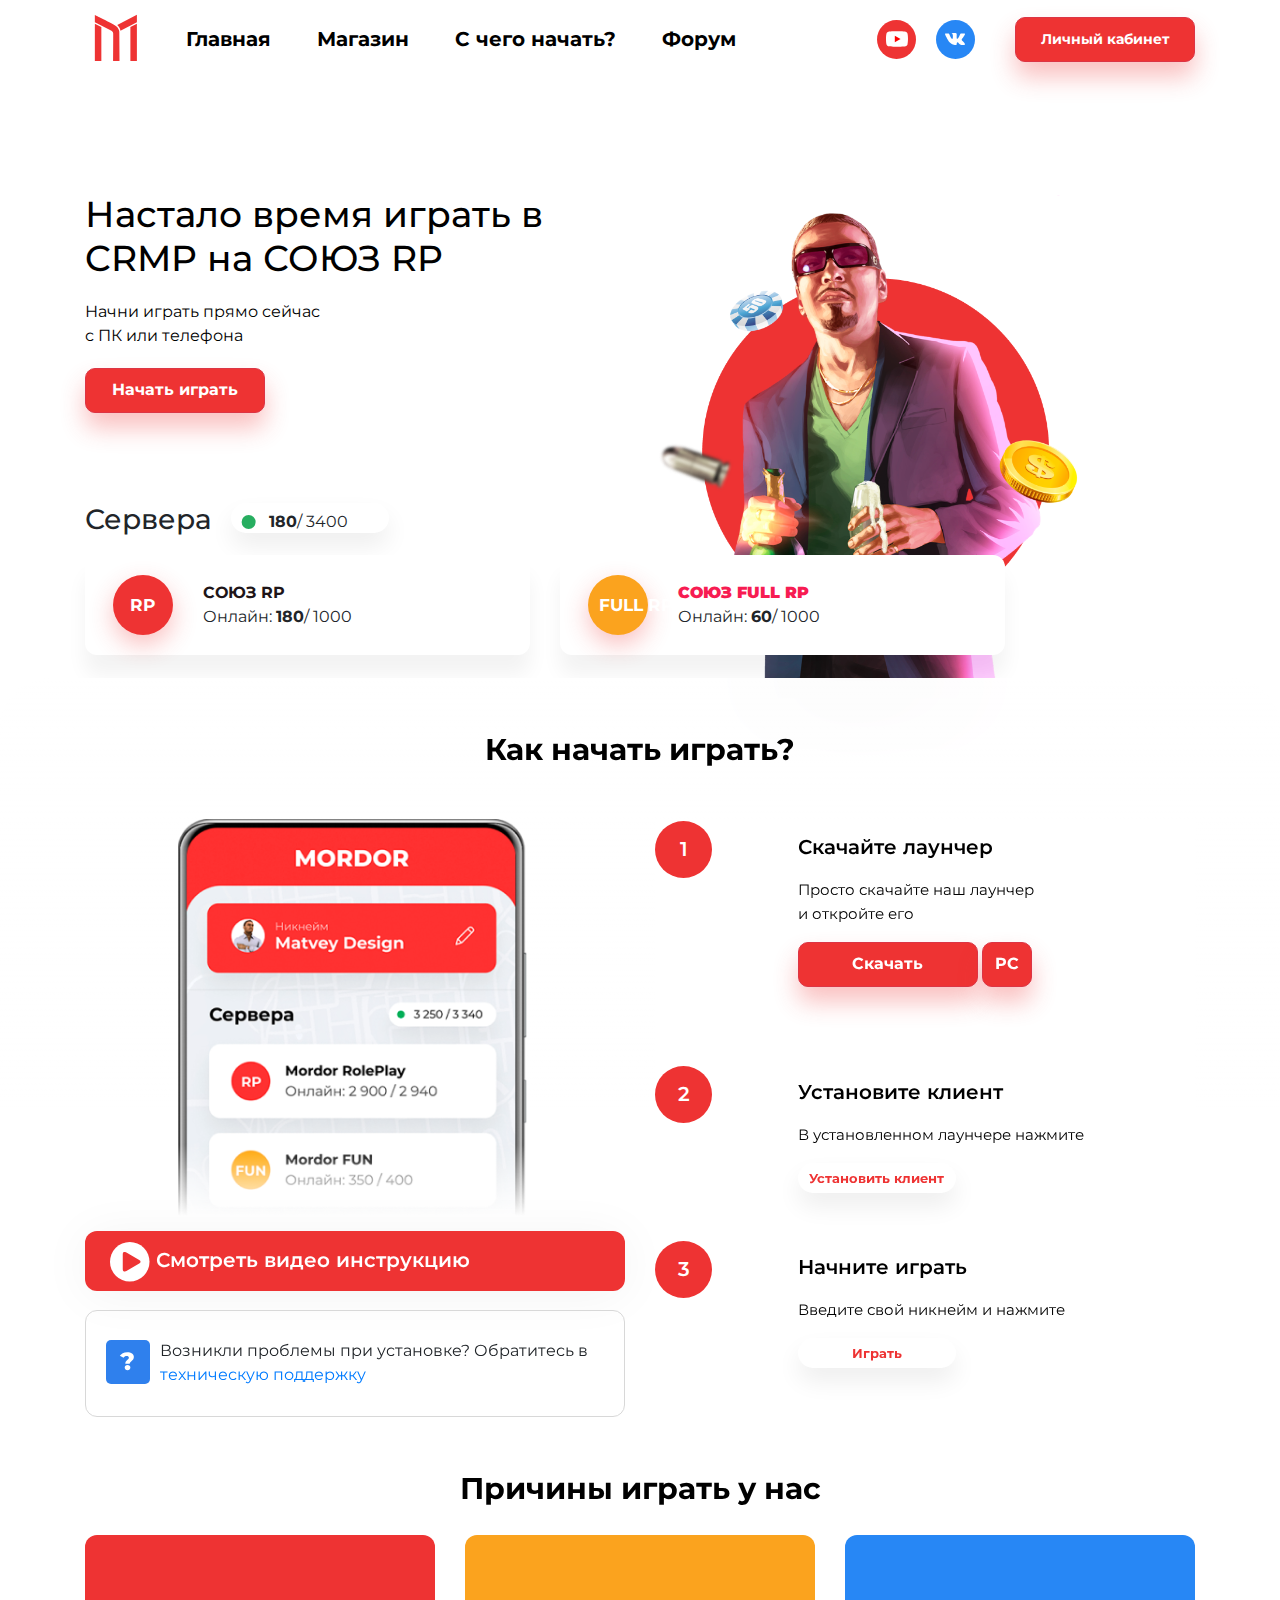
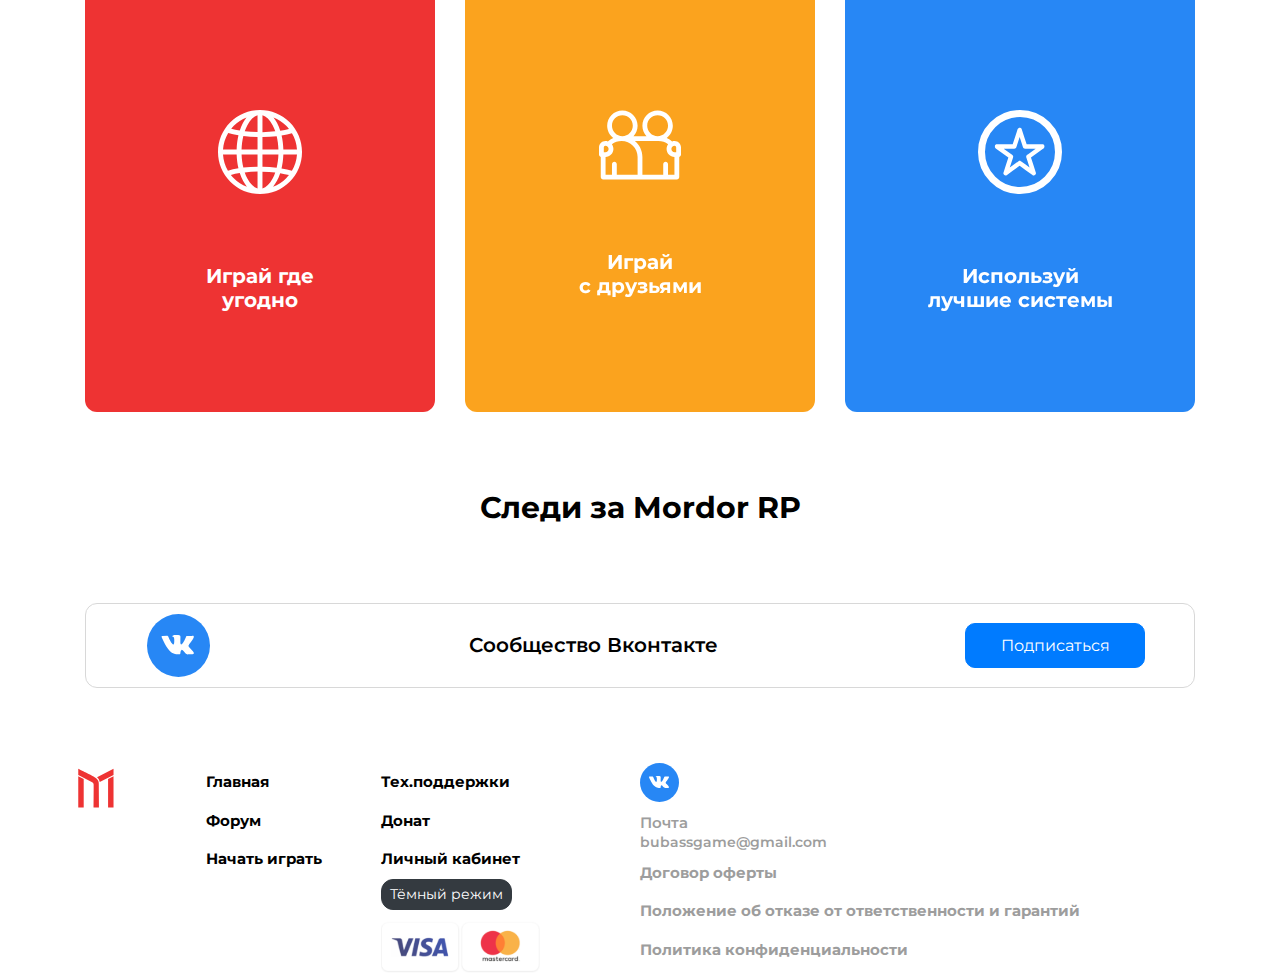
==== commit 847f3a31: "Update index.html" ====
--- a/index.html
+++ b/index.html
@@ -1,7 +1,7 @@
 <!doctype html>
 <html lang="ru" class="h-100">
 <head>
-    <title>Mordor RP - GTA SAMP на телефоне Android</title>
+    <title>СОЮЗ RP- GTA CRMP</title>
     <!-- Required meta tags -->
     <meta charset="utf-8">
     <meta name="viewport" content="width=device-width, initial-scale=1, shrink-to-fit=no">
@@ -90,7 +90,7 @@
         <div class="container promo-height">
             <div class="row h-100 align-items-center" style="align-content: center;">
                 <div class="col-6 mobile-promo-top">
-                    <h1>Настало время играть в SAMP на Mordor RP</h1>
+                    <h1>Настало время играть в CRMP на СОЮЗ RP</h1>
 
                     <p>
                         Начни играть прямо сейчас<br/>
@@ -118,22 +118,22 @@
                     </div>
                     <div class="info">
                         <p>
-                            Mordor RP <b></b>
+                            СОЮЗ RP <b></b>
                         </p>
-                        <span class="online online-text">Онлайн: <b data-value="797">0</b>/ 3000</span>
+                        <span class="online online-text">Онлайн: <b data-value="797">0</b>/ 1000</span>
                     </div>
                 </div>
             </div>
             <div class="col-lg-5">
                 <div class="server servers-block-two">
                     <div class="number_fun">
-                        <b>FUN</b>
+                        <b>FULL RP</b>
                     </div>
                     <div class="info">
                         <p>
-                            Mordor FUN <b></b>
+                             <b>СОЮЗ FULL RP</b>
                         </p>
-                        <span class="online online-text">Онлайн: <b data-value="122">0</b>/ 400</span>
+                        <span class="online online-text">Онлайн: <b data-value="122">0</b>/ 1000</span>
                     </div>
                 </div>
             </div>
@@ -434,4 +434,4 @@
 }
 </script>
 </body>
-</html>+</html>
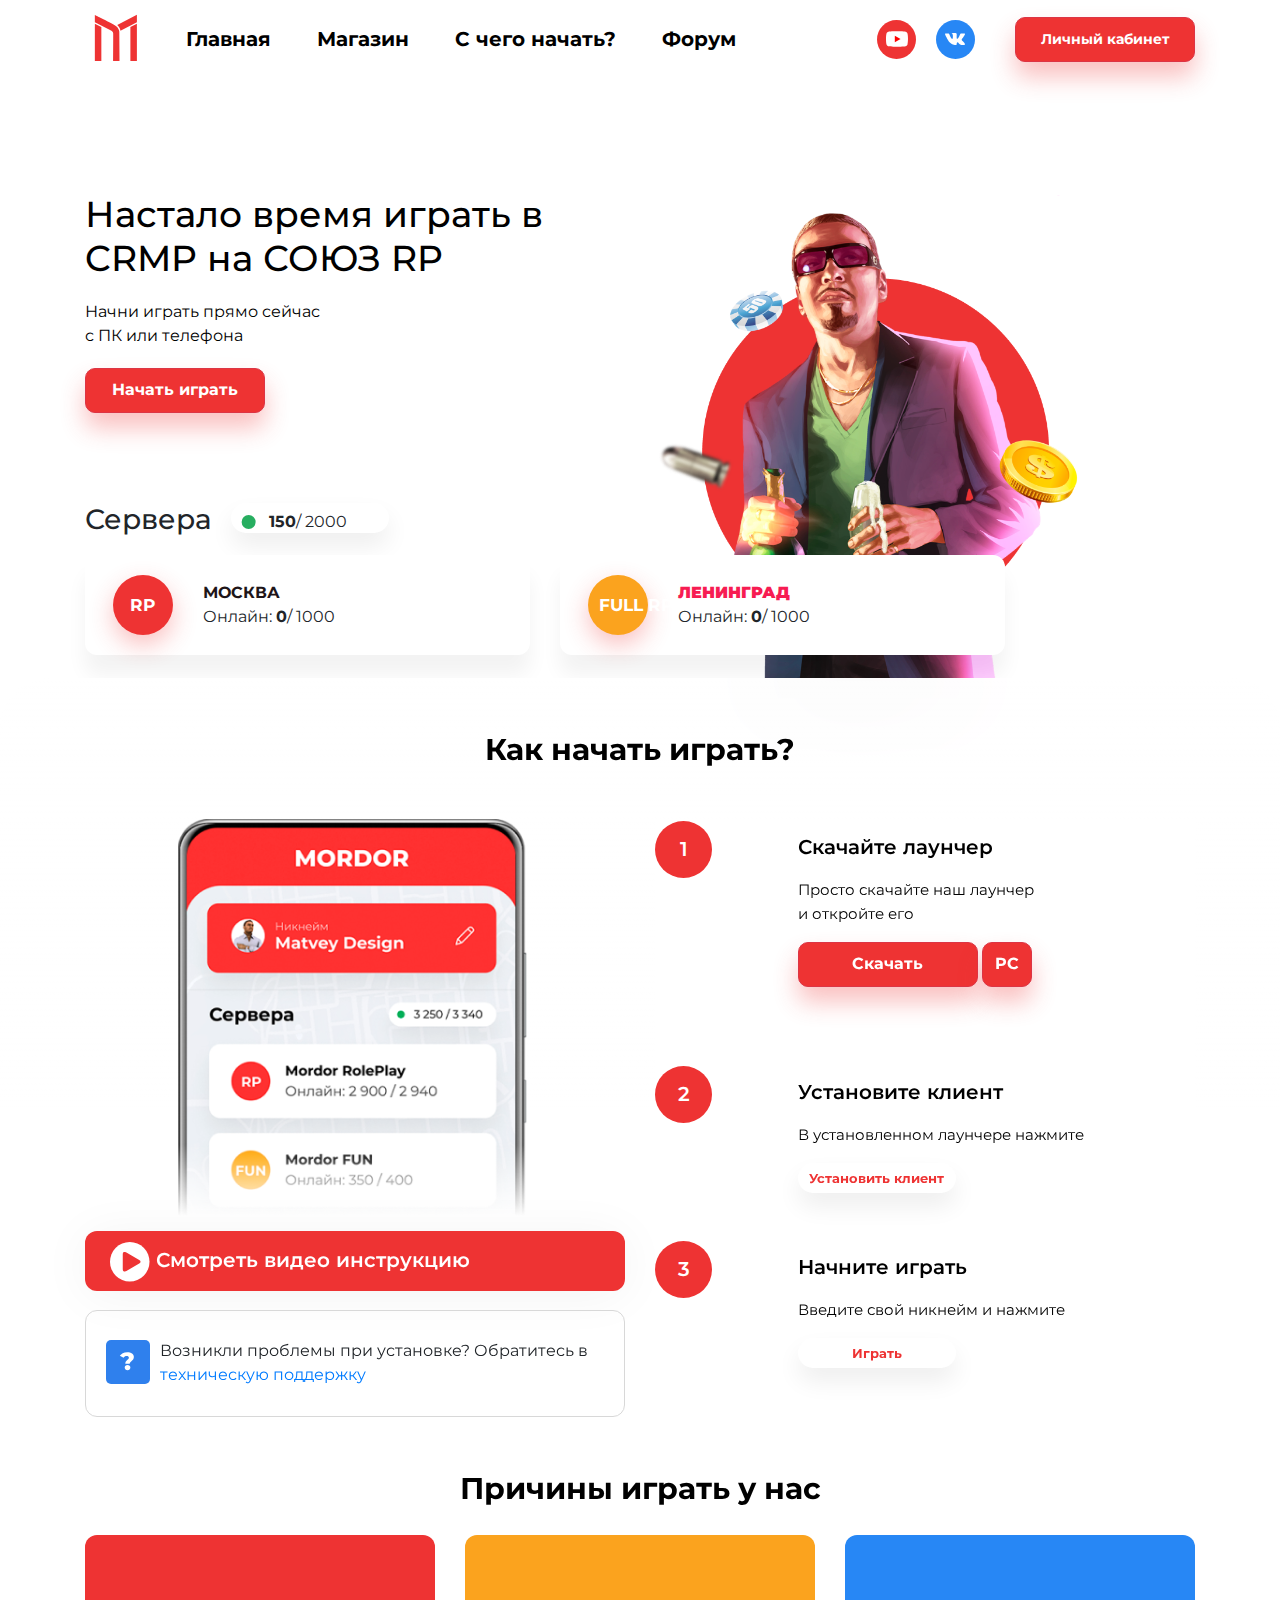
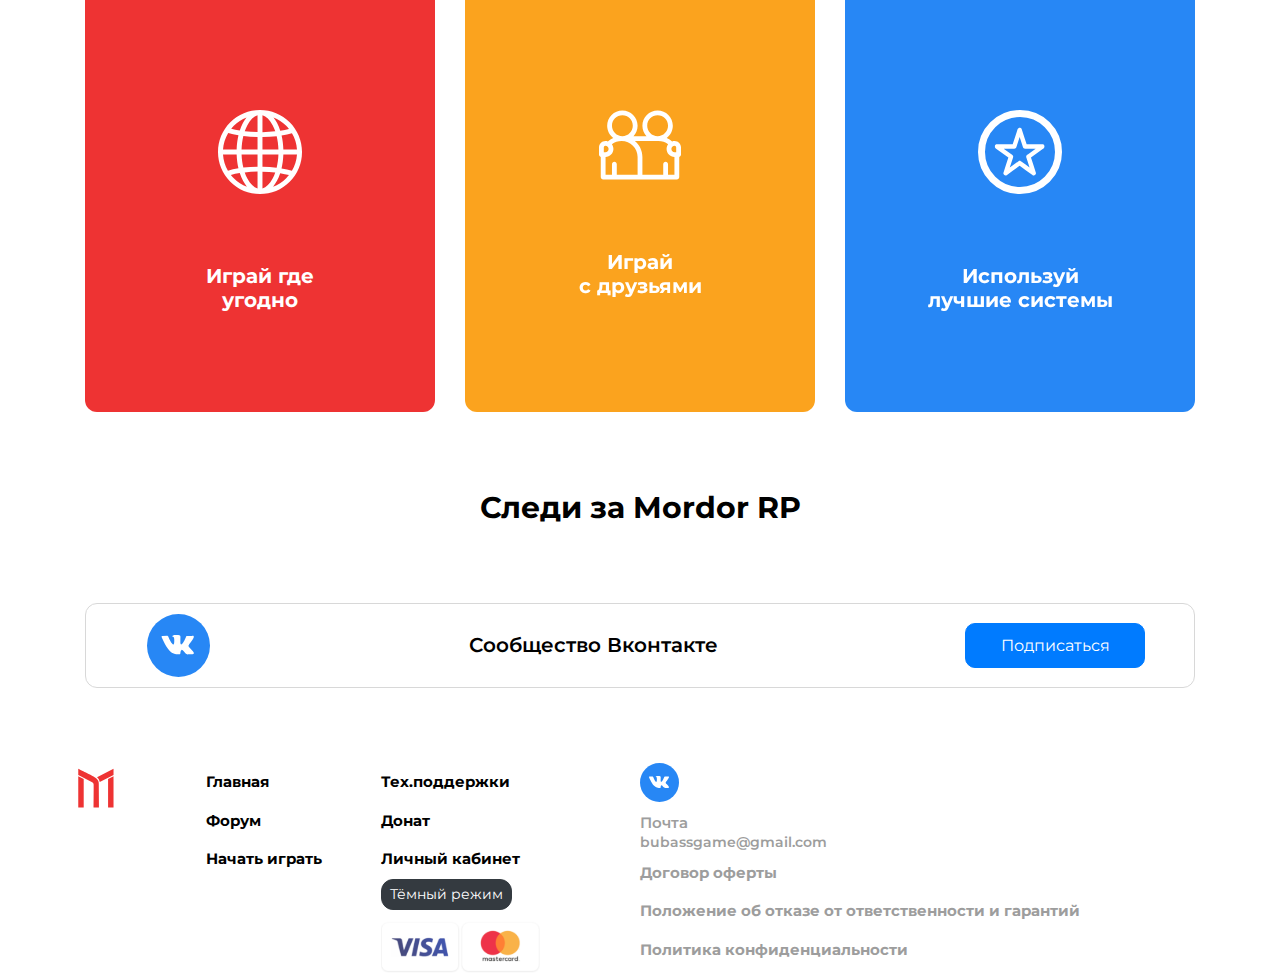
==== commit 87f02316: "Update index.html" ====
--- a/index.html
+++ b/index.html
@@ -108,7 +108,7 @@
                 <h3 class="servers-title">Сервера</h3>
                 <div class="servers-block-stat" style="margin-left: 20px;">
                     <img class="img-servers-stat" src="assets/images/ellipse-servers.svg">
-                    <span class="span-servers-stat"><b data-value="919">0</b>/ 3400</span>
+                    <span class="span-servers-stat"><b data-value="919">0</b>/ 2000</span>
                 </div>
             </div>
             <div class="col-lg-5">
@@ -118,9 +118,9 @@
                     </div>
                     <div class="info">
                         <p>
-                            СОЮЗ RP <b></b>
+                            Москва <b></b>
                         </p>
-                        <span class="online online-text">Онлайн: <b data-value="797">0</b>/ 1000</span>
+                        <span class="online online-text">Онлайн: <b data-value="0">0</b>/ 1000</span>
                     </div>
                 </div>
             </div>
@@ -131,9 +131,9 @@
                     </div>
                     <div class="info">
                         <p>
-                             <b>СОЮЗ FULL RP</b>
+                             <b>Ленинград</b>
                         </p>
-                        <span class="online online-text">Онлайн: <b data-value="122">0</b>/ 1000</span>
+                        <span class="online online-text">Онлайн: <b data-value="0">0</b>/ 1000</span>
                     </div>
                 </div>
             </div>
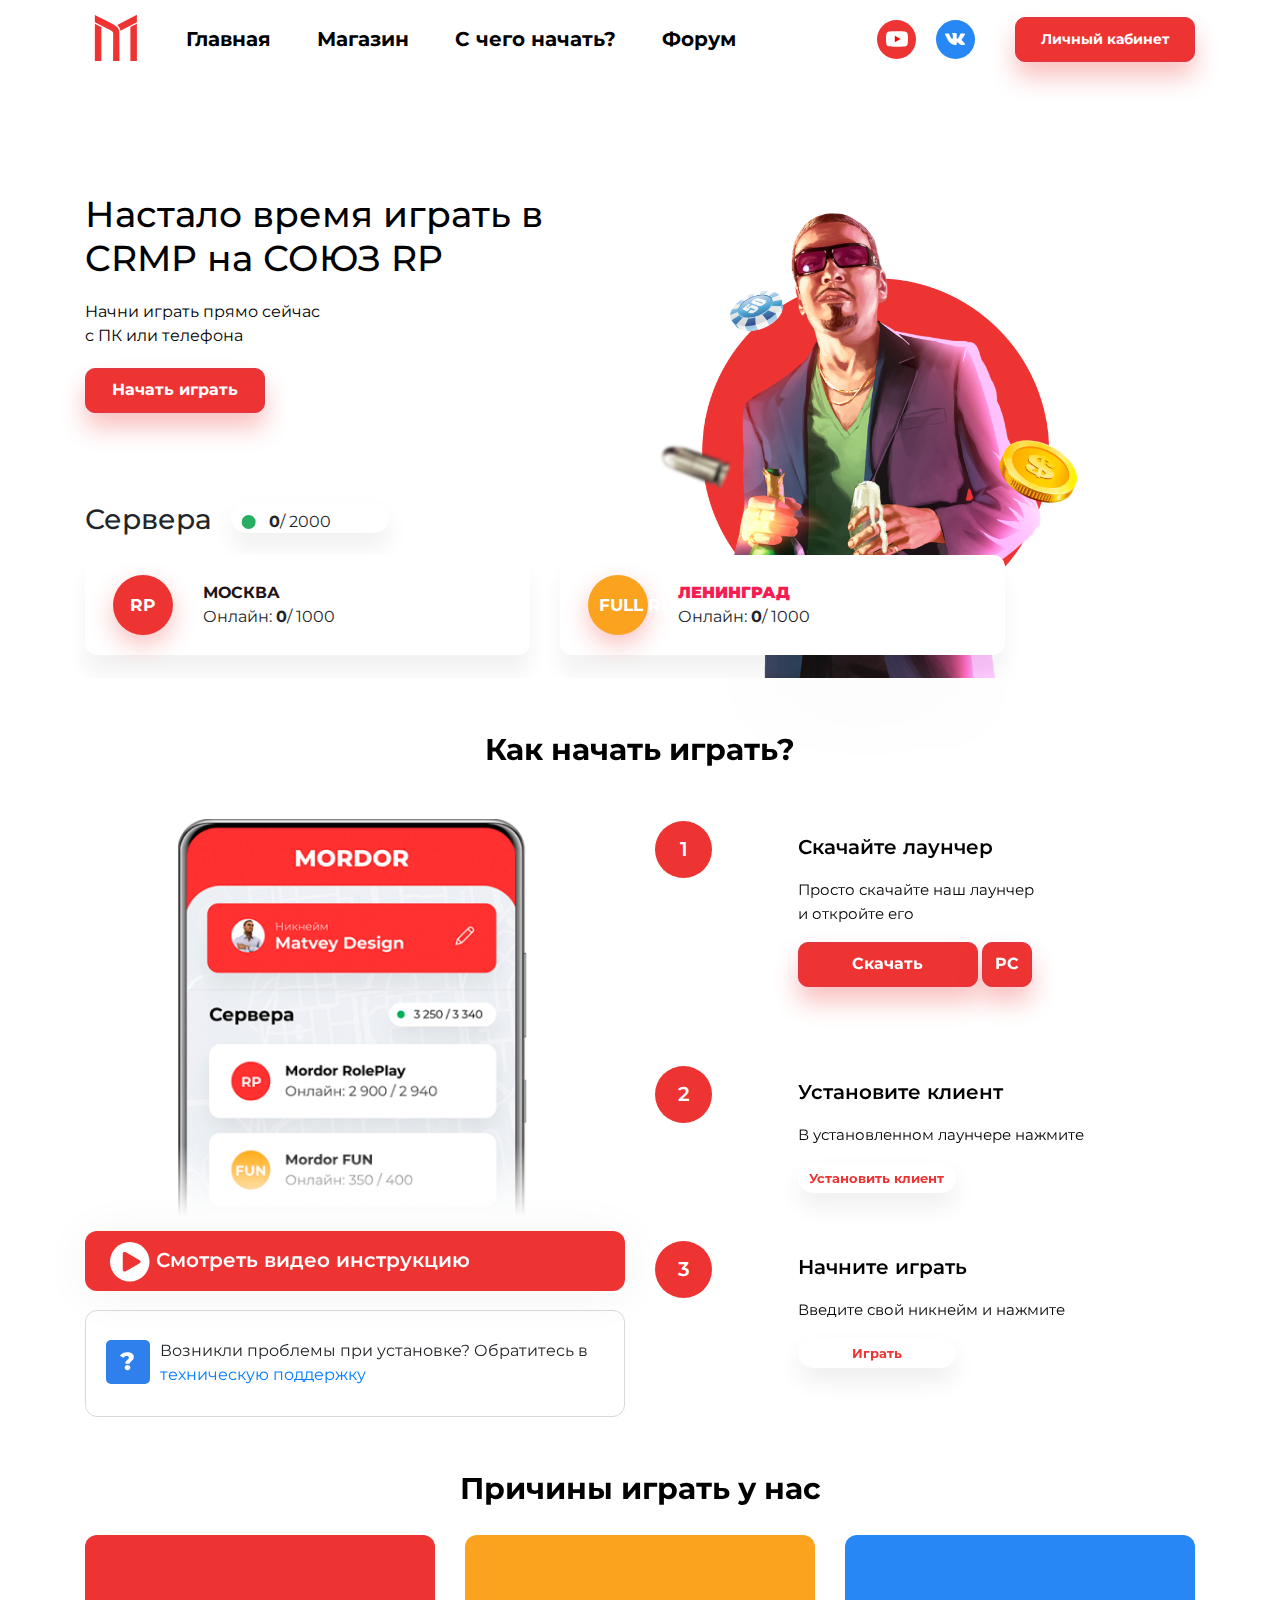
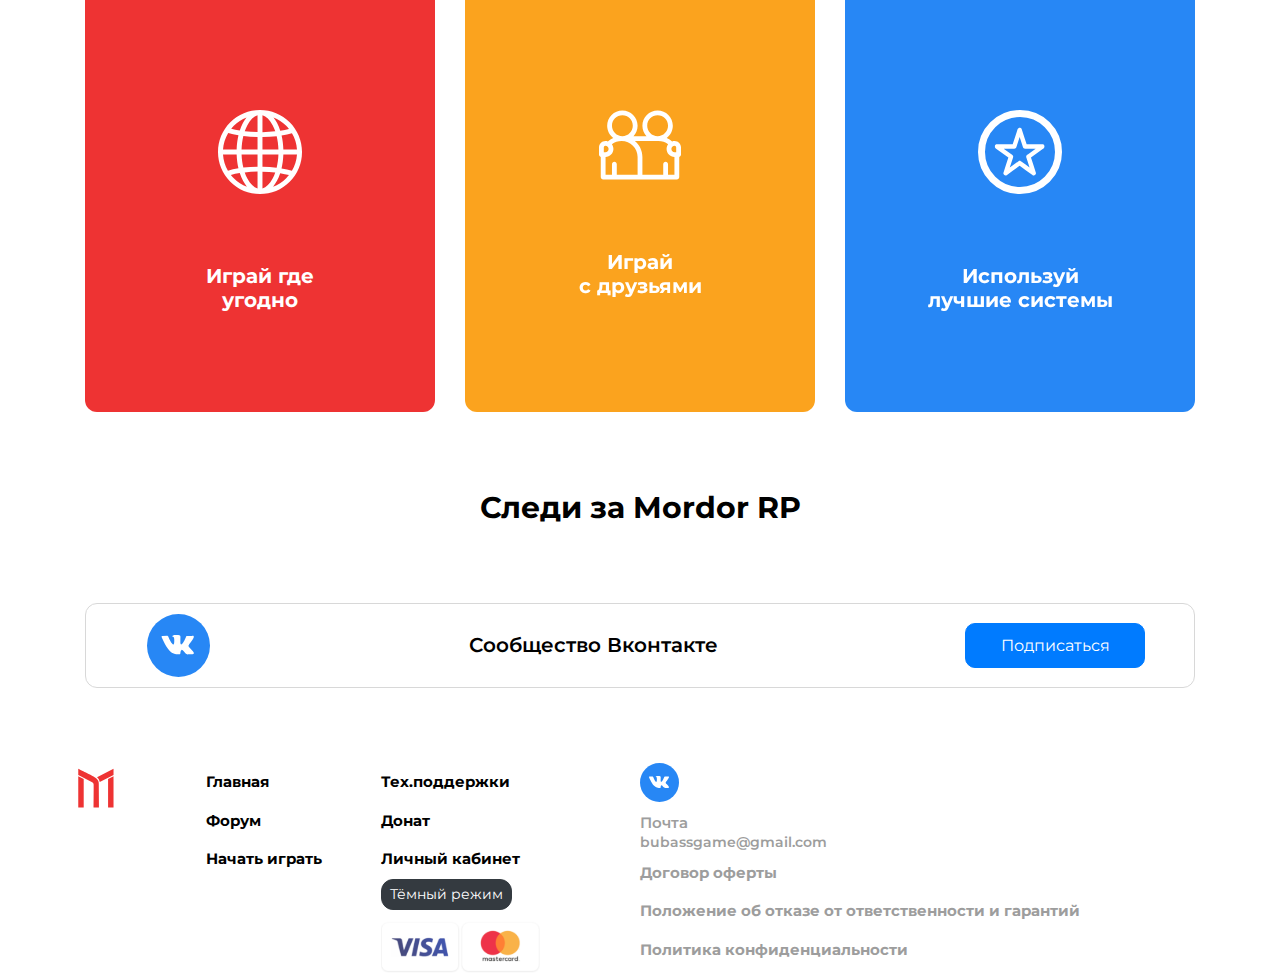
==== commit 1878c6e3: "Update index.html" ====
--- a/index.html
+++ b/index.html
@@ -108,7 +108,7 @@
                 <h3 class="servers-title">Сервера</h3>
                 <div class="servers-block-stat" style="margin-left: 20px;">
                     <img class="img-servers-stat" src="assets/images/ellipse-servers.svg">
-                    <span class="span-servers-stat"><b data-value="919">0</b>/ 2000</span>
+                    <span class="span-servers-stat"><b data-value="0">0</b>/ 2000</span>
                 </div>
             </div>
             <div class="col-lg-5">
@@ -176,7 +176,7 @@
                         <div class="support-block d-none d-sm-block">
                             <div class="support-two-block">
                                 <img class="" src="assets/images/icon-support.svg"></img> 
-                                <p class="support-text-custom" style="margin-top: 18px;margin-left: 10px;">Возникли проблемы при установке? Обратитесь в <a href="https://vk.com/mordor_technical">техническую поддержку</a></p>
+                                <p class="support-text-custom" style="margin-top: 18px;margin-left: 10px;">Возникли проблемы при установке? Обратитесь в <a href="https://vk.com/souzrp4">техническую поддержку</a></p>
                             </div>
                         </div>
                     
@@ -302,7 +302,7 @@
             </div>
                 <div class="row social-block text-center">
                     <div class="col-md-2 col-12 padding-top-bottom-social" style="margin-top: 10px;">
-                        <a href="https://vk.com/mordormobile">
+                        <a href="https://vk.com/souzrp1">
                             <img class="social-logo-vk" src="assets/images/img/social-vk.svg">
                         </a>
                     </div>
